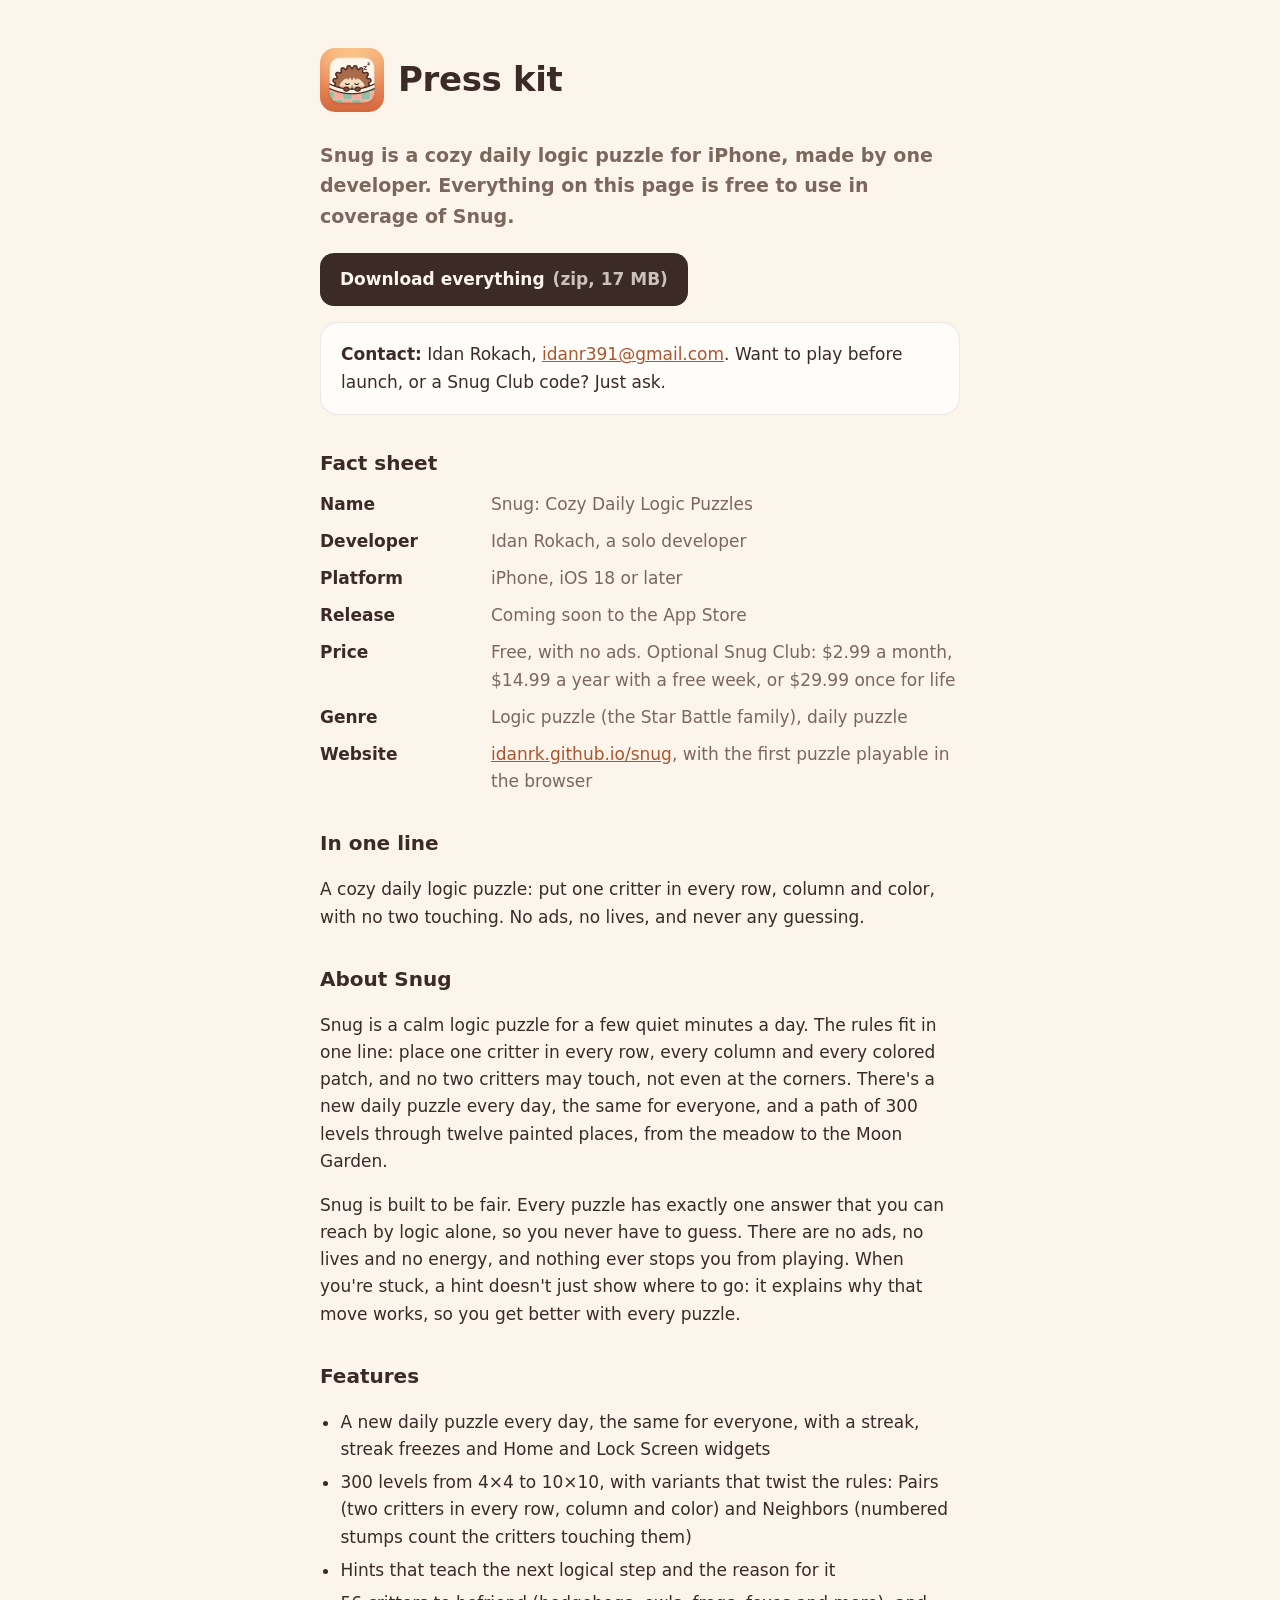
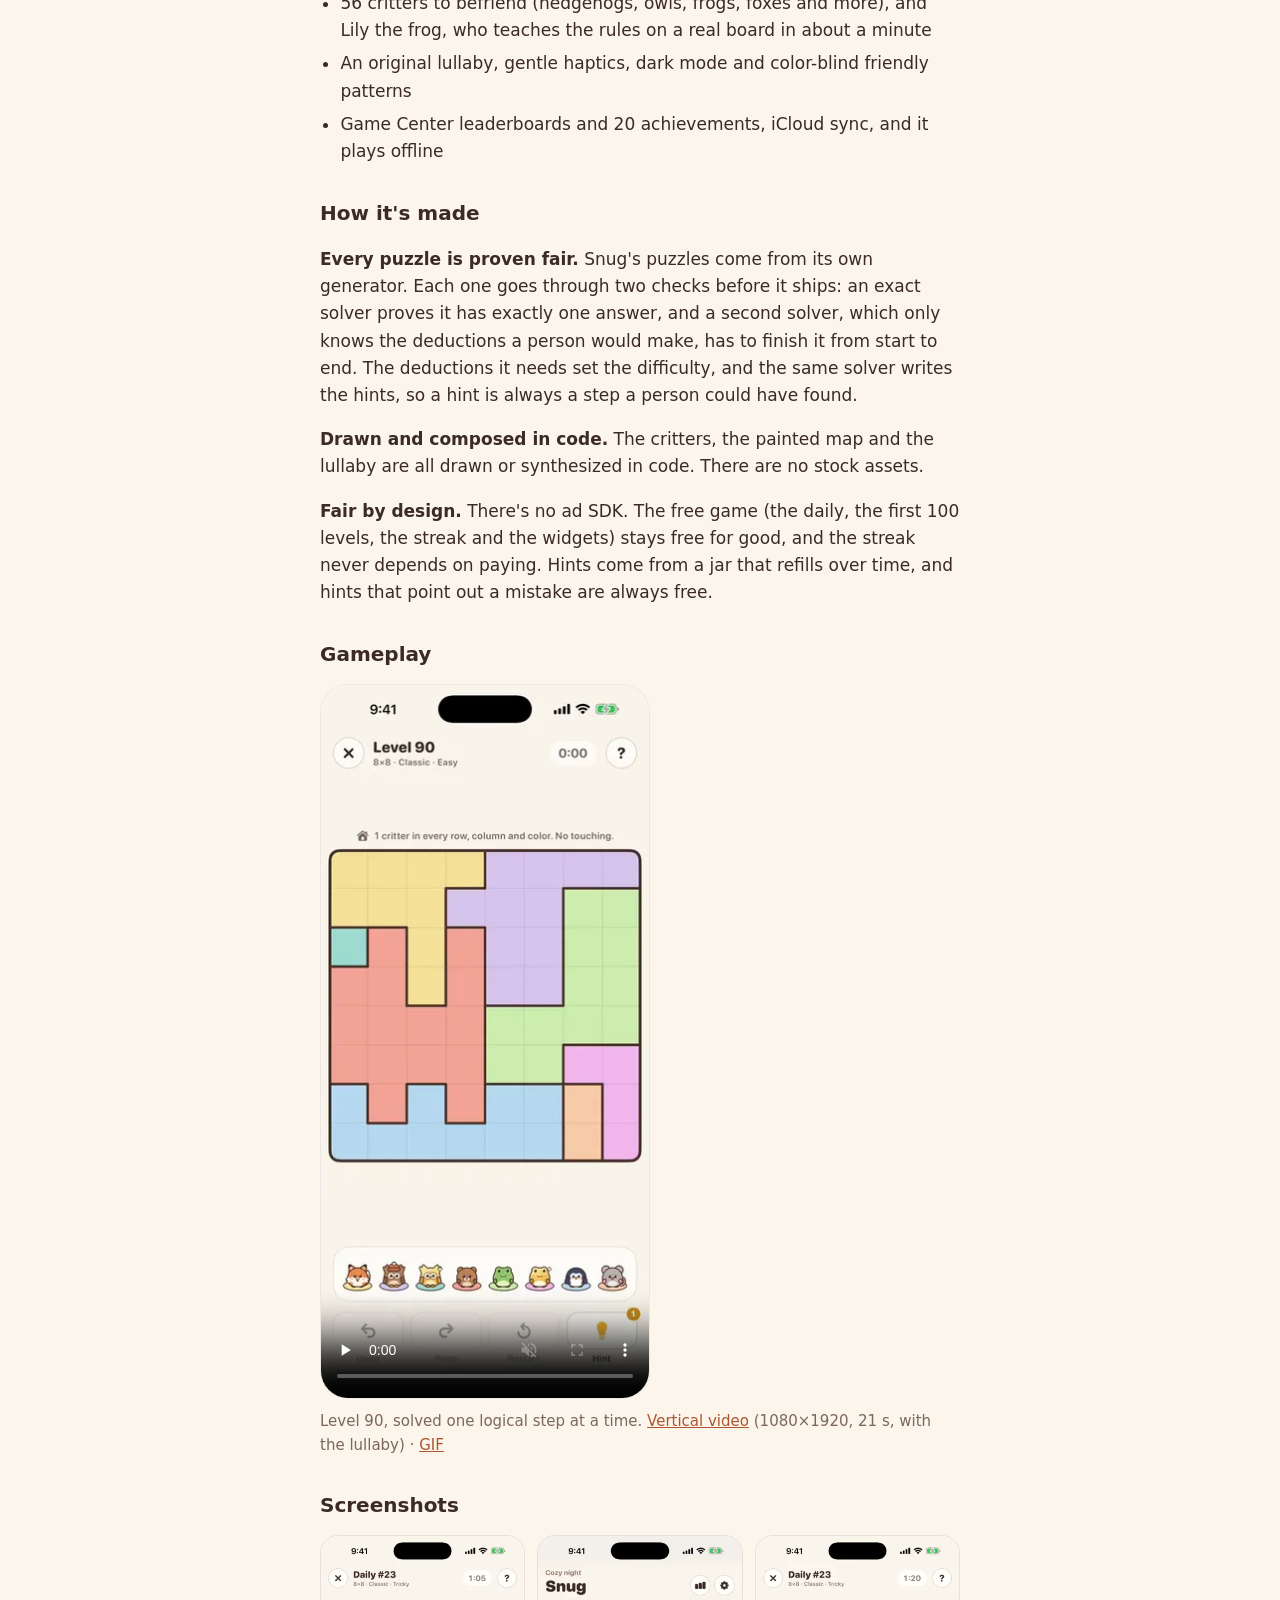
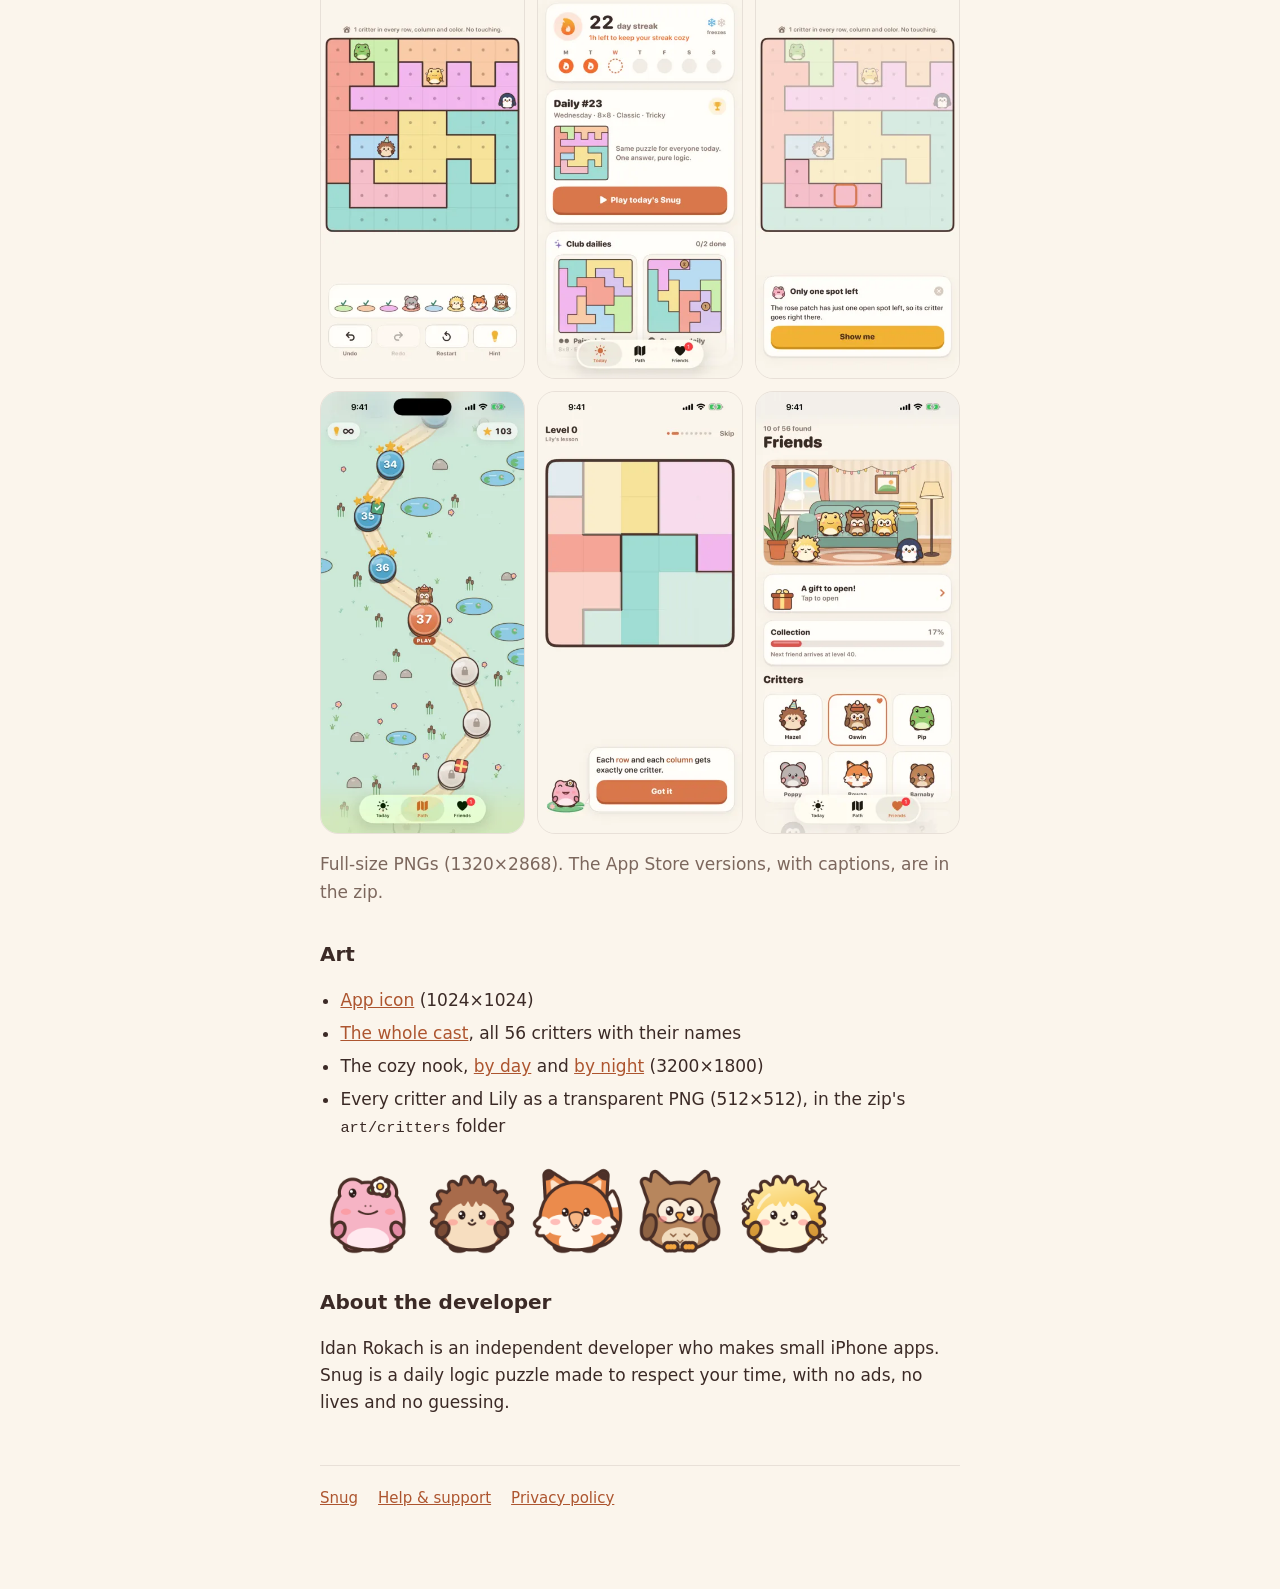
==== press.html @ 70274fdb "Pre-launch: coming-soon store labels, share the first puzzle, press kit Co-Authored-By: Claude Opus " ====
<!doctype html><html lang="en"><head><meta charset="utf-8"><meta name="viewport" content="width=device-width,initial-scale=1">
<title>Press kit: Snug</title>
<meta name="description" content="Press kit for Snug, a cozy daily logic puzzle for iPhone: fact sheet, description, gameplay video, screenshots, the app icon and critter art.">
<meta name="color-scheme" content="light dark">
<meta property="og:title" content="Snug press kit">
<meta property="og:description" content="Fact sheet, gameplay video, screenshots and critter art for Snug, a cozy daily logic puzzle for iPhone.">
<meta property="og:image" content="https://idanrk.github.io/snug/og.png">
<link rel="icon" href="favicon.png" type="image/png"><link rel="apple-touch-icon" href="apple-touch-icon.png">
<link rel="stylesheet" href="style.css"></head><body class="press"><main>
<header><a class="home-link" href="./"><img src="icon.png" alt="Snug home"></a><h1>Press kit</h1></header>

<p class="lede-plain">Snug is a cozy daily logic puzzle for iPhone, made by one developer. Everything on this page is free to use in coverage of Snug.</p>
<p class="actions"><a class="btn" href="press/snug-press-kit.zip" download>Download everything <span>(zip, 17 MB)</span></a></p>

<div class="card">
  <strong>Contact:</strong> Idan Rokach, <a href="mailto:idanr391@gmail.com?subject=Snug%20press">idanr391@gmail.com</a>.
  Want to play before launch, or a Snug Club code? Just ask.
</div>

<h2>Fact sheet</h2>
<dl class="facts">
  <dt>Name</dt><dd>Snug: Cozy Daily Logic Puzzles</dd>
  <dt>Developer</dt><dd>Idan Rokach, a solo developer</dd>
  <dt>Platform</dt><dd>iPhone, iOS 18 or later</dd>
  <dt>Release</dt><dd>Coming soon to the App Store</dd>
  <dt>Price</dt><dd>Free, with no ads. Optional Snug Club: $2.99 a month, $14.99 a year with a free week, or $29.99 once for life</dd>
  <dt>Genre</dt><dd>Logic puzzle (the Star Battle family), daily puzzle</dd>
  <dt>Website</dt><dd><a href="https://idanrk.github.io/snug/">idanrk.github.io/snug</a>, with the first puzzle playable in the browser</dd>
</dl>

<h2>In one line</h2>
<p>A cozy daily logic puzzle: put one critter in every row, column and color, with no two touching. No ads, no lives, and never any guessing.</p>

<h2>About Snug</h2>
<p>Snug is a calm logic puzzle for a few quiet minutes a day. The rules fit in one line: place one critter in every row, every column and every colored patch, and no two critters may touch, not even at the corners. There's a new daily puzzle every day, the same for everyone, and a path of 300 levels through twelve painted places, from the meadow to the Moon Garden.</p>
<p>Snug is built to be fair. Every puzzle has exactly one answer that you can reach by logic alone, so you never have to guess. There are no ads, no lives and no energy, and nothing ever stops you from playing. When you're stuck, a hint doesn't just show where to go: it explains why that move works, so you get better with every puzzle.</p>

<h2>Features</h2>
<ul class="list">
  <li>A new daily puzzle every day, the same for everyone, with a streak, streak freezes and Home and Lock Screen widgets</li>
  <li>300 levels from 4×4 to 10×10, with variants that twist the rules: Pairs (two critters in every row, column and color) and Neighbors (numbered stumps count the critters touching them)</li>
  <li>Hints that teach the next logical step and the reason for it</li>
  <li>56 critters to befriend (hedgehogs, owls, frogs, foxes and more), and Lily the frog, who teaches the rules on a real board in about a minute</li>
  <li>An original lullaby, gentle haptics, dark mode and color-blind friendly patterns</li>
  <li>Game Center leaderboards and 20 achievements, iCloud sync, and it plays offline</li>
</ul>

<h2>How it's made</h2>
<p><strong>Every puzzle is proven fair.</strong> Snug's puzzles come from its own generator. Each one goes through two checks before it ships: an exact solver proves it has exactly one answer, and a second solver, which only knows the deductions a person would make, has to finish it from start to end. The deductions it needs set the difficulty, and the same solver writes the hints, so a hint is always a step a person could have found.</p>
<p><strong>Drawn and composed in code.</strong> The critters, the painted map and the lullaby are all drawn or synthesized in code. There are no stock assets.</p>
<p><strong>Fair by design.</strong> There's no ad SDK. The free game (the daily, the first 100 levels, the streak and the widgets) stays free for good, and the streak never depends on paying. Hints come from a jar that refills over time, and hints that point out a mistake are always free.</p>

<h2>Gameplay</h2>
<figure class="clip">
  <video src="press/thumbs/gameplay.mp4" poster="press/thumbs/gameplay.webp" muted loop playsinline controls preload="none" width="330" height="717"></video>
  <figcaption class="soft">Level 90, solved one logical step at a time. <a href="press/snug-gameplay.mp4" download>Vertical video</a> (1080×1920, 21 s, with the lullaby) · <a href="press/snug-gameplay.gif" download>GIF</a></figcaption>
</figure>

<h2>Screenshots</h2>
<div class="shots">
  <a href="press/screenshots/snug-board.png"><img src="press/thumbs/board.webp" width="360" height="782" loading="lazy" alt="A puzzle in progress"></a>
  <a href="press/screenshots/snug-today.png"><img src="press/thumbs/today.webp" width="360" height="782" loading="lazy" alt="The Today screen with the daily puzzle and streak"></a>
  <a href="press/screenshots/snug-hint.png"><img src="press/thumbs/hint.webp" width="360" height="782" loading="lazy" alt="A hint explaining the next step"></a>
  <a href="press/screenshots/snug-path.png"><img src="press/thumbs/path.webp" width="360" height="782" loading="lazy" alt="The painted level map"></a>
  <a href="press/screenshots/snug-lesson.png"><img src="press/thumbs/lesson.webp" width="360" height="782" loading="lazy" alt="Lily's lesson"></a>
  <a href="press/screenshots/snug-friends.png"><img src="press/thumbs/friends.webp" width="360" height="782" loading="lazy" alt="Critter friends"></a>
</div>
<p class="soft">Full-size PNGs (1320×2868). The App Store versions, with captions, are in the zip.</p>

<h2>Art</h2>
<ul class="list">
  <li><a href="press/art/snug-icon-1024.png">App icon</a> (1024×1024)</li>
  <li><a href="press/art/snug-critters.png">The whole cast</a>, all 56 critters with their names</li>
  <li>The cozy nook, <a href="press/art/snug-nook.png">by day</a> and <a href="press/art/snug-nook-night.png">by night</a> (3200×1800)</li>
  <li>Every critter and Lily as a transparent PNG (512×512), in the zip's <code>art/critters</code> folder</li>
</ul>
<div class="cutouts">
  <img src="press/art/critters/lily.png" width="512" height="512" loading="lazy" alt="Lily the frog">
  <img src="press/art/critters/hazel.png" width="512" height="512" loading="lazy" alt="Hazel the hedgehog">
  <img src="press/art/critters/rowan.png" width="512" height="512" loading="lazy" alt="Rowan the fox">
  <img src="press/art/critters/oswin.png" width="512" height="512" loading="lazy" alt="Oswin the owl">
  <img src="press/art/critters/marigold.png" width="512" height="512" loading="lazy" alt="Marigold, a starlight hedgehog">
</div>

<h2>About the developer</h2>
<p>Idan Rokach is an independent developer who makes small iPhone apps. Snug is a daily logic puzzle made to respect your time, with no ads, no lives and no guessing.</p>

<nav><a href="index.html">Snug</a><a href="support.html">Help &amp; support</a><a href="privacy.html">Privacy policy</a></nav>
</main></body></html>
---- style.css ----
/* Snug website. Tokens mirror the app's Palette (Shared/Palette.swift) and the Cozy board theme. */
:root {
  --paper: #FBF5EC; --card: #FFFDF9; --ink: #3B2A26; --soft: #7C675D; --faint: #E8DDD2;
  --outline: #4A342D; --accent: #D9774B; --link: #AD552F; --line: rgb(59 42 38 / .1);
  --shadow: 74 52 45;
  --soft-strong: #67544B; --tile-daily: #F7E39B; --tile-path: #DDEFD8;
  --sky: #B9DBF3; --butter: #F7E39B; --orchid: #F2B8EE; --coral: #F4A596; --teal: #9FDCD3; --peach: #F9CBA7; --berry: #D9544F;
  --ease-out: cubic-bezier(.23, 1, .32, 1);
  --ease-pop: cubic-bezier(.34, 1.5, .64, 1);
  color-scheme: light dark;
}
@media (prefers-color-scheme: dark) {
  :root {
    --paper: #1C1719; --card: #2A2326; --ink: #F6EBE2; --soft: #B9A89D; --faint: #3D3337;
    --outline: #0F0B0C; --accent: #E5835A; --link: #E5835A; --line: rgb(255 255 255 / .1);
    --shadow: 0 0 0;
    --soft-strong: #C9B9AE; --tile-daily: #3A3322; --tile-path: #243129;
    --sky: #3F6788; --butter: #8A7A3C; --orchid: #7E4A7C; --coral: #94503F; --teal: #2F7870; --peach: #8C5C48; --berry: #F07C74;
  }
}

* { box-sizing: border-box; }
html { -webkit-text-size-adjust: 100%; }
body {
  margin: 0; background: var(--paper); color: var(--ink);
  font: 17px/1.6 ui-rounded, "SF Pro Rounded", -apple-system, system-ui, "Segoe UI", sans-serif;
  -webkit-font-smoothing: antialiased; -webkit-tap-highlight-color: transparent;
}
a { color: var(--link); }
img { max-width: 100%; }

/* Help, privacy: a simple reading column. */
main { max-width: 680px; margin: 0 auto; padding: 48px 20px 80px; }
header { display: flex; align-items: center; gap: 14px; margin-bottom: 28px; }
header img { width: 64px; height: 64px; border-radius: 15px; }
h1 { font-size: 34px; line-height: 1.15; margin: 0; letter-spacing: -.01em; }
h2 { font-size: 20px; margin: 32px 0 6px; }
.soft { color: var(--soft); }
.card { background: var(--card); border: 1px solid var(--line); border-radius: 18px; padding: 18px 20px; margin: 16px 0; }
nav { margin-top: 48px; padding-top: 20px; border-top: 1px solid var(--line); display: flex; gap: 20px; flex-wrap: wrap; font-size: 15px; }
header a.home-link { display: contents; color: inherit; }

/* Press kit: the reading column, plus a fact sheet, downloads and media grids. */
.press .lede-plain { font-size: 19px; color: var(--soft); font-weight: 600; margin: 0; }
.press .actions { margin: 22px 0 8px; }
.btn {
  display: inline-flex; align-items: center; gap: 8px; padding: 13px 20px; border-radius: 14px; background: var(--ink); color: var(--paper);
  font-weight: 800; text-decoration: none; transition: transform 160ms var(--ease-out);
}
.btn span { font-weight: 600; opacity: .75; }
.btn:active { transform: scale(.97); }
.btn:focus-visible { outline: 3px solid var(--accent); outline-offset: 3px; }
.facts { display: grid; grid-template-columns: 9em 1fr; gap: 10px 18px; margin: 12px 0 0; }
.facts dt { font-weight: 800; }
.facts dd { margin: 0; color: var(--soft); }
.list { padding-left: 1.2em; }
.list li { margin: 6px 0; }
.clip { margin: 14px 0 0; }
.clip video { display: block; width: min(330px, 100%); height: auto; border-radius: 28px; background: var(--card); border: 1px solid var(--line); }
.clip figcaption { margin-top: 10px; font-size: 15px; }
.shots { display: grid; grid-template-columns: repeat(3, 1fr); gap: 12px; margin-top: 14px; }
.shots a { display: block; border-radius: 18px; overflow: hidden; border: 1px solid var(--line); }
.shots img { display: block; width: 100%; height: auto; }
.cutouts { display: flex; flex-wrap: wrap; gap: 8px; margin-top: 10px; }
.cutouts img { width: 96px; height: 96px; }
.press code { font-size: .9em; }
@media (max-width: 520px) { .facts { grid-template-columns: 1fr; gap: 2px; } .facts dd { margin-bottom: 10px; } .shots { grid-template-columns: repeat(2, 1fr); } }

/* ------------------------------------------------------------------ */
/* Home                                                                */
/* ------------------------------------------------------------------ */
.home { overflow-x: hidden; }
.home main { max-width: none; padding: 0; overflow-x: clip; }
.wrap { max-width: 1120px; margin: 0 auto; padding-inline: max(20px, env(safe-area-inset-left)) max(20px, env(safe-area-inset-right)); }
.visually-hidden { position: absolute; width: 1px; height: 1px; overflow: hidden; clip-path: inset(50%); white-space: nowrap; }

.bar { display: flex; align-items: center; justify-content: space-between; height: 68px; margin: 0 auto; }
.brand { display: inline-flex; align-items: center; gap: 10px; color: var(--ink); text-decoration: none; font-weight: 800; font-size: 22px; letter-spacing: -.01em; }
.brand img { width: 36px; height: 36px; border-radius: 9px; }
.bar-link { color: var(--soft); text-decoration: none; font-weight: 700; font-size: 16px; padding: 8px 2px; }
.bar-link:hover { color: var(--ink); }

.store { display: inline-block; line-height: 0; border-radius: 12px; transition: transform 160ms var(--ease-out); }
.store img { height: 54px; width: auto; }
.store:active { transform: scale(.97); }
.store:focus-visible { outline: 3px solid var(--accent); outline-offset: 3px; }
/* Before launch the badge's spot is a status, not a button (store.js swaps in the badge once the app is live). */
.soon {
  display: inline-flex; align-items: center; gap: 10px; height: 54px; margin: 0; padding: 0 20px;
  border: 2px dashed var(--faint); border-radius: 14px; font-weight: 800; font-size: 16px; color: var(--ink); white-space: nowrap;
}
.soon::before { content: ""; width: 9px; height: 9px; border-radius: 50%; background: var(--accent); box-shadow: 0 0 0 4px rgb(217 119 75 / .2); }
.cta { display: flex; align-items: center; gap: 14px 22px; flex-wrap: wrap; }
.play {
  display: inline-flex; align-items: center; height: 54px; padding: 0 22px; border-radius: 14px; background: var(--ink); color: var(--paper);
  font-weight: 800; font-size: 16px; text-decoration: none; transition: transform 160ms var(--ease-out);
}
.play::after { content: "↓"; margin-left: 8px; }
.play:active { transform: scale(.97); }
.play:focus-visible { outline: 3px solid var(--accent); outline-offset: 3px; }
.try { scroll-margin-top: 24px; }
html { scroll-behavior: smooth; }
@media (prefers-reduced-motion: reduce) { html { scroll-behavior: auto; } }

/* Hero */
.hero { display: grid; grid-template-columns: minmax(0, 1.25fr) minmax(0, .75fr); align-items: center; gap: 40px; padding-block: 24px 88px; }
.hero h1 { font-size: clamp(2.6rem, 1.5rem + 3.2vw, 3.75rem); line-height: 1.04; letter-spacing: -.028em; font-weight: 800; text-wrap: balance; max-width: 15ch; margin: 0; }
.lede { font-size: clamp(1.1rem, 1rem + .4vw, 1.3rem); line-height: 1.5; color: var(--soft); font-weight: 600; margin: 22px 0 30px; max-width: 34ch; text-wrap: pretty; }
.hero-art { position: relative; justify-self: center; width: min(330px, 78vw); }
.hero-art::before { /* a color patch behind the phone, like a region of the board */
  content: ""; position: absolute; inset: 8% -16% 10% -14%; border-radius: 44px; background: var(--peach); opacity: .55; transform: rotate(-5deg);
}
.hero-art::after {
  content: ""; position: absolute; inset: 40% -24% -2% 34%; border-radius: 40px; background: var(--teal); opacity: .45; transform: rotate(7deg); z-index: -1;
}
.hero-art { isolation: isolate; }
.phone {
  position: relative; border-radius: 50px; padding: 9px; background: #211A1B;
  box-shadow: 0 1px 0 rgb(255 255 255 / .08) inset, 0 40px 70px -30px rgb(var(--shadow) / .45), 0 12px 24px -12px rgb(var(--shadow) / .3);
}
.phone img { display: block; width: 100%; height: auto; border-radius: 41px; }
.lily { position: absolute; width: 124px; height: auto; left: -100px; bottom: -14px; transform-origin: 50% 100%; }

/* Try it */
.try { display: grid; grid-template-columns: auto minmax(0, 1fr); align-items: center; gap: clamp(32px, 6vw, 88px); padding-block: 40px 104px; }
.try h2, .features h2, .promise h2 { margin: 0; font-weight: 800; letter-spacing: -.022em; line-height: 1.08; text-wrap: balance; }
.try h2 { font-size: clamp(2rem, 1.4rem + 2vw, 2.9rem); }
.try-copy p { font-size: 1.125rem; color: var(--soft); font-weight: 600; max-width: 38ch; margin: 16px 0 0; text-wrap: pretty; }
.try-copy .status { color: var(--ink); font-weight: 800; font-size: 1.2rem; margin-top: 28px; min-height: 1.6em; }
.status.bad { color: var(--berry); }
.after { display: flex; align-items: center; gap: 20px; margin-top: 18px; flex-wrap: wrap; }
.after[hidden] { display: none; }
.again {
  font: inherit; font-weight: 800; font-size: 16px; color: var(--ink); background: var(--card); border: 1.5px solid var(--faint);
  border-radius: 14px; padding: 12px 20px; cursor: pointer; transition: transform 160ms var(--ease-out);
}
.again:active { transform: scale(.97); }
.again:focus-visible { outline: 3px solid var(--accent); outline-offset: 2px; }

.board {
  --cell: clamp(54px, 15.5vw, 70px);
  display: grid; grid-template-columns: repeat(5, var(--cell)); grid-auto-rows: var(--cell);
  border: 3px solid var(--outline); border-radius: 20px; overflow: hidden; background: var(--outline);
  box-shadow: 0 30px 50px -30px rgb(var(--shadow) / .45);
}
.cell {
  position: relative; display: grid; place-items: center; padding: 0; margin: 0; border: 0; font: inherit; cursor: pointer; touch-action: manipulation;
  background: var(--c); border-right: 1px solid rgb(var(--shadow) / .12); border-bottom: 1px solid rgb(var(--shadow) / .12);
}
.cell.edge-r { border-right: 3px solid var(--outline); }
.cell.edge-b { border-bottom: 3px solid var(--outline); }
.cell.last-c { border-right: 0; }
.cell.last-r { border-bottom: 0; }
.cell::before { content: ""; position: absolute; inset: 0; background: rgb(var(--shadow) / .08); opacity: 0; transition: opacity 90ms ease; }
.cell:active::before { opacity: 1; transition: none; }
@media (hover: hover) and (pointer: fine) { .cell:hover::before { opacity: .6; } }
.cell:focus-visible { outline: 3px solid var(--ink); outline-offset: -5px; border-radius: 8px; z-index: 1; }
.cell::after { /* the app's helper dot: this square is ruled out */
  content: ""; width: 7px; height: 7px; border-radius: 50%; background: rgb(var(--shadow) / .32); opacity: 0; transform: scale(.5);
  transition: opacity 160ms ease, transform 160ms var(--ease-out);
}
@media (prefers-color-scheme: dark) { .cell::after { background: rgb(255 255 255 / .28); } }
.cell.dot::after { opacity: 1; transform: none; }
.cell img { position: absolute; width: 78%; height: 78%; object-fit: contain; pointer-events: none; }
.cell.bad { box-shadow: inset 0 0 0 3px var(--berry); }

.tray { display: grid; grid-template-columns: repeat(5, 1fr); margin-top: 16px; padding: 10px 8px 12px; border-radius: 20px; background: var(--card); border: 1px solid var(--line); }
.pad { position: relative; display: grid; justify-items: center; height: 56px; }
.pad::after { content: ""; position: absolute; bottom: 4px; width: 44px; height: 14px; border-radius: 50%; background: var(--c); }
.pad img { position: relative; z-index: 1; width: 42px; height: 42px; object-fit: contain; transition: opacity 160ms ease, transform 200ms var(--ease-out); }
.pad.done img { opacity: 0; transform: translateY(-6px) scale(.9); }
.pad .check { position: absolute; z-index: 1; bottom: 10px; width: 9px; height: 16px; border: solid var(--ink); border-width: 0 3.5px 3.5px 0; border-radius: 1px; transform: rotate(45deg) scale(.6); opacity: 0; transition: opacity 160ms ease, transform 220ms var(--ease-pop); }
.pad.done .check { opacity: 1; transform: rotate(45deg) scale(1); }

/* Features */
.features { padding-block: 16px 104px; }
.grid { display: grid; grid-template-columns: repeat(6, minmax(0, 1fr)); gap: 16px; }
.tile { position: relative; overflow: hidden; display: flex; flex-direction: column; background: var(--card); border: 1px solid var(--line); border-radius: 30px; min-height: 420px; }
.tile-copy { padding: 30px 30px 0; }
.tile h3 { margin: 0; font-size: 1.45rem; line-height: 1.15; font-weight: 800; letter-spacing: -.015em; text-wrap: balance; }
.tile p { margin: 8px 0 0; color: var(--soft); font-weight: 600; max-width: 32ch; text-wrap: pretty; }
.tile-art { margin-top: auto; padding: 24px 24px 0; }
.tile-art img { display: block; width: 100%; height: auto; }

.t-daily { grid-column: span 4; flex-direction: row; background: var(--tile-daily); border-color: transparent; }
.t-daily p, .t-path p { color: var(--soft-strong); }
.t-daily .tile-copy { flex: 1 1 0; align-self: center; padding: 36px; }
.t-daily .tile-art { flex: 1 1 0; margin: 0; padding: 36px 32px 0 0; align-self: flex-end; }
.t-daily .tile-art img { border-radius: 26px 26px 0 0; box-shadow: 0 20px 40px -24px rgb(var(--shadow) / .4); }
.t-path { grid-column: span 2; grid-row: span 2; background: var(--tile-path); border-color: transparent; }
.t-path .tile-art { position: relative; flex: 1; padding: 0; margin-top: 20px; min-height: 360px; }
.t-path .tile-art img { position: absolute; inset: 0; height: 100%; object-fit: cover; object-position: 50% 30%; }
.t-hints { grid-column: span 2; }
.t-hints .tile-art { padding: 22px 22px 22px; }
.t-hints .board-slice { border-radius: 16px 16px 0 0; }
.t-hints .hint-card { margin-top: -10px; border-radius: 22px; box-shadow: 0 14px 30px -16px rgb(var(--shadow) / .45); }
.t-friends { grid-column: span 2; }
.t-friends .tile-art { position: relative; flex: 1; min-height: 230px; margin: 22px; padding: 0; border-radius: 20px; overflow: hidden; }
.t-friends .tile-art img { position: absolute; inset: 0; width: 100%; height: 100%; object-fit: cover; object-position: 50% 70%; }

/* Promise */
.promise { text-align: center; padding-block: 24px 112px; }
.promise h2 { font-size: clamp(2.2rem, 1.2rem + 3.6vw, 3.9rem); }
.plans { display: grid; grid-template-columns: 1fr 1fr; gap: 20px 48px; max-width: 760px; margin: 36px auto 40px; text-align: left; }
.plans h3 { margin: 0; font-size: 1.15rem; font-weight: 800; padding-top: 16px; border-top: 3px solid var(--ink); }
.plans .club h3 { border-top-color: var(--accent); }
.plans p { margin: 8px 0 0; color: var(--soft); font-weight: 600; }

.foot { display: flex; align-items: center; justify-content: space-between; gap: 20px; flex-wrap: wrap; padding-block: 28px calc(40px + env(safe-area-inset-bottom)); border-top: 1px solid var(--line); }
.foot nav { margin: 0; padding: 0; border: 0; }
.foot nav a { color: var(--soft); text-decoration: none; font-weight: 700; }
.foot nav a:hover { color: var(--ink); }
.foot .brand { font-size: 18px; }
.foot .brand img { width: 28px; height: 28px; border-radius: 7px; }

/* Tablet */
@media (max-width: 1023px) {
  .grid { grid-template-columns: repeat(2, minmax(0, 1fr)); }
  .t-daily { grid-column: 1 / -1; }
  .t-path { grid-column: 1; grid-row: span 2; }
  .t-hints, .t-friends { grid-column: 2; }
}
/* Phone */
@media (max-width: 767px) {
  .hero { grid-template-columns: 1fr; gap: 56px; padding-block: 8px 72px; }
  .hero-art { width: min(270px, 72vw); }
  .lily { width: 96px; left: -62px; bottom: -18px; }
  .try { grid-template-columns: 1fr; padding-block: 16px 80px; }
  .try-board { justify-self: center; }
  .try-copy { order: -1; }
  .grid { grid-template-columns: 1fr; }
  .t-daily, .t-path, .t-hints, .t-friends { grid-column: auto; grid-row: auto; }
  .t-daily { flex-direction: column; }
  .t-daily .tile-copy { padding: 30px 30px 0; }
  .t-daily .tile-art { padding: 24px 24px 0; }
  .tile { min-height: 0; }
  .t-path .tile-art { min-height: 380px; }
  .plans { grid-template-columns: 1fr; }
  .foot { flex-direction: column; align-items: flex-start; }
}

/* Motion: an entrance for the hero, a reveal for sections, a pop for critters. */
@keyframes rise { from { opacity: 0; transform: translateY(14px); } }
@keyframes rise-art { from { opacity: 0; transform: translateY(24px) scale(.97); } }
@keyframes pop { from { opacity: 0; transform: scale(.55); } }
@keyframes shake { 20%, 60% { transform: translateX(-3px); } 40%, 80% { transform: translateX(3px); } }
@keyframes hop { 40% { transform: translateY(-9px) scale(1.04); } 70% { transform: translateY(1px) scale(.98, 1.02); } }
@keyframes breathe { to { transform: scale(1.035); } }
@keyframes fade { from { opacity: 0; } }

.cell img.in { animation: pop 280ms var(--ease-pop) both; }
.cell img.out { opacity: 0; transform: scale(.8); transition: opacity 120ms ease-out, transform 120ms ease-out; }
@media (prefers-reduced-motion: no-preference) {
  .hero-copy > * { animation: rise 640ms var(--ease-out) both; }
  .hero-copy > :nth-child(2) { animation-delay: 70ms; }
  .hero-copy > :nth-child(3) { animation-delay: 140ms; }
  .hero-art { animation: rise-art 820ms var(--ease-out) 120ms both; }
  .lily { animation: breathe 1.6s ease-in-out 1s infinite alternate; }
  .js .reveal { opacity: 0; transform: translateY(18px); transition: opacity 600ms var(--ease-out), transform 600ms var(--ease-out); transition-delay: var(--d, 0ms); }
  .js .reveal.in { opacity: 1; transform: none; }
  .cell.bad img { animation: shake 320ms ease-in-out; }
  .board.won img { animation: hop 460ms var(--ease-out) both; animation-delay: var(--d, 0ms); }
}
@media (prefers-reduced-motion: reduce) {
  .cell img.in { animation: fade 160ms ease both; }
  .cell img.out, .pad img, .pad .check, .cell::after { transition: opacity 120ms ease; transform: none !important; }
}
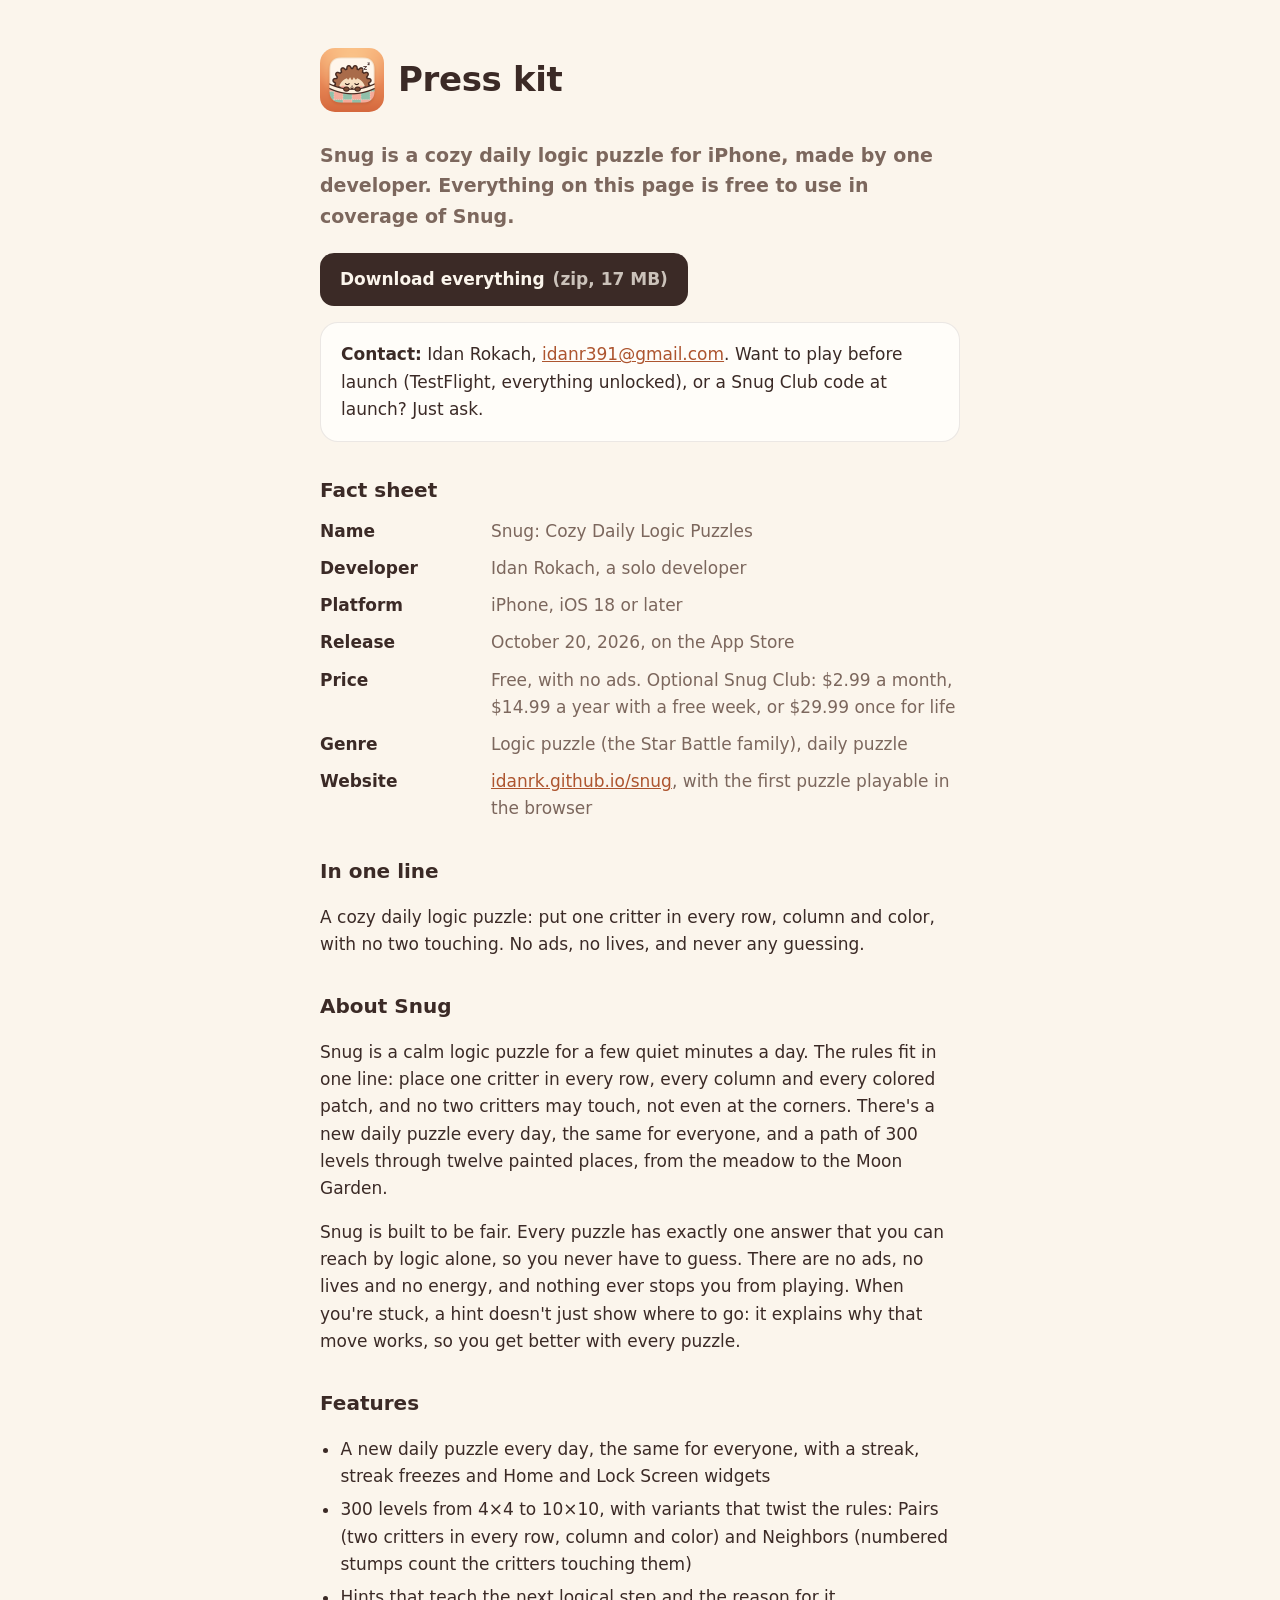
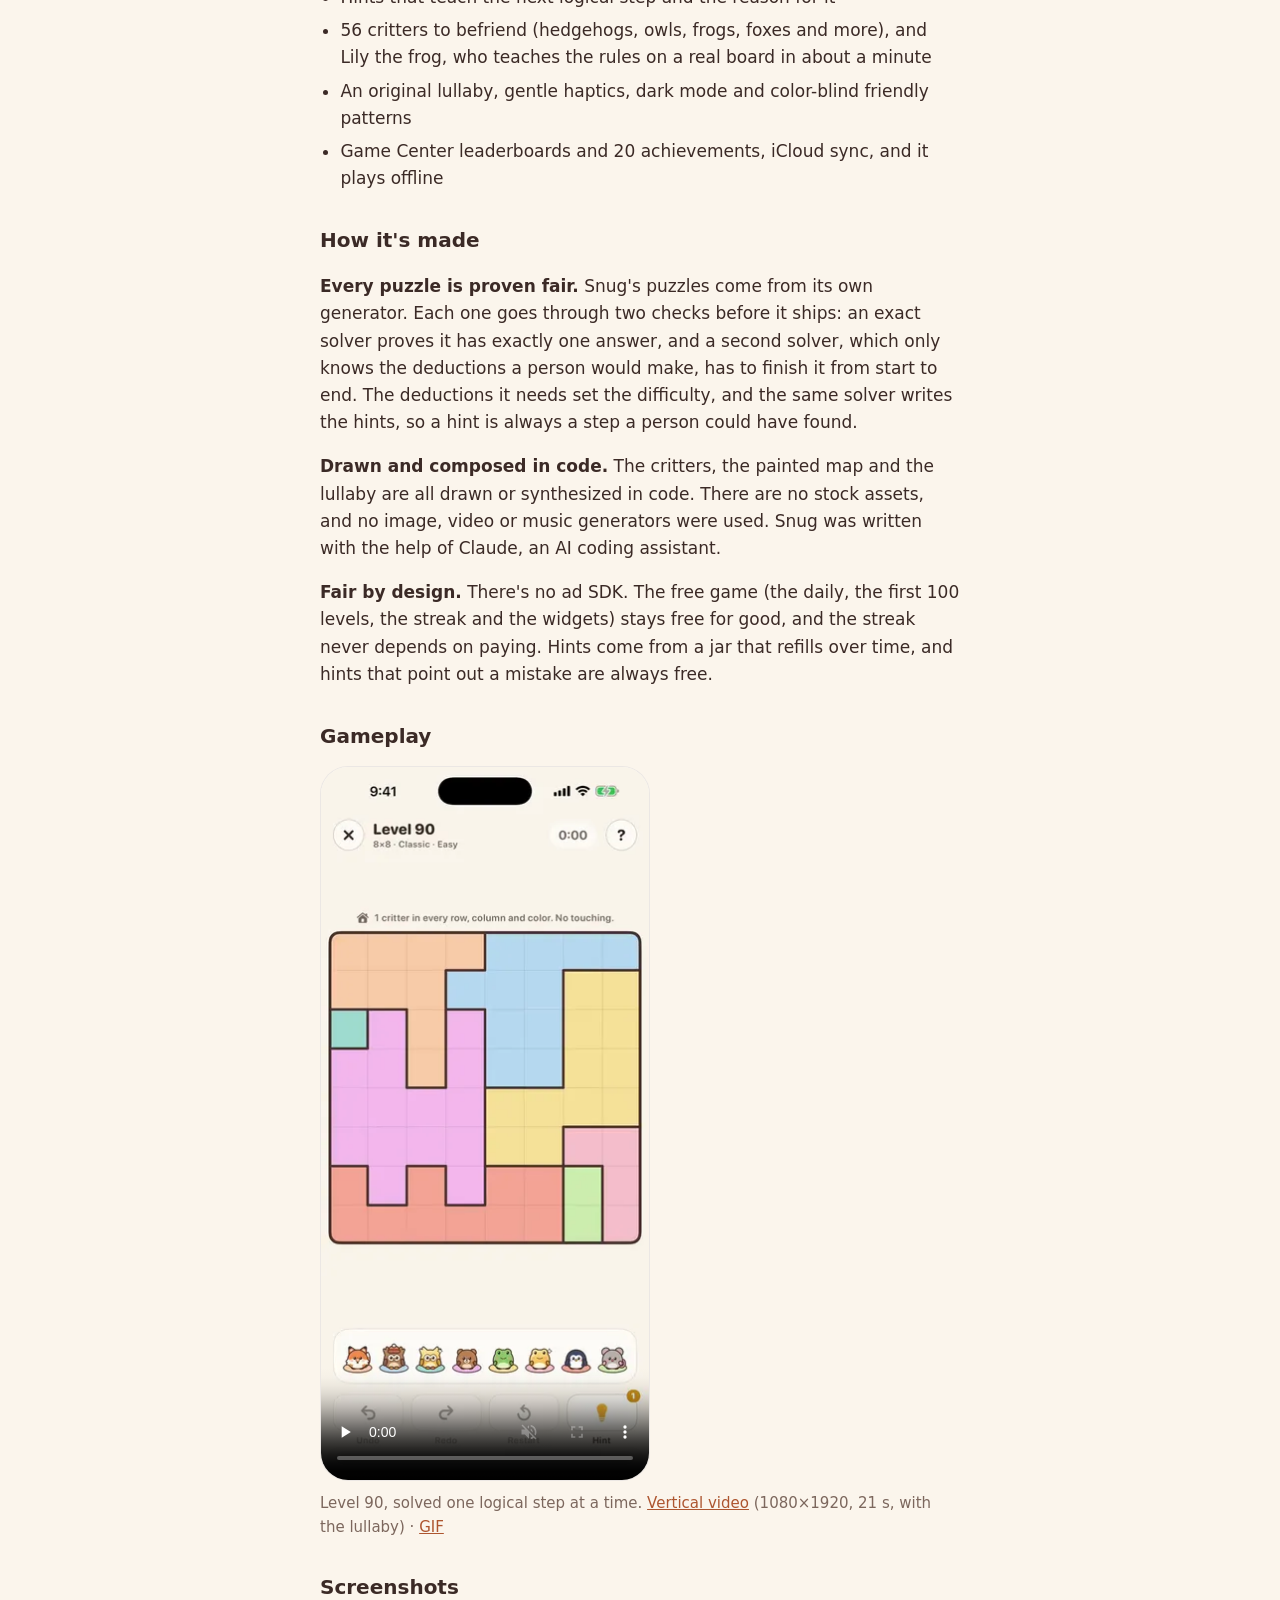
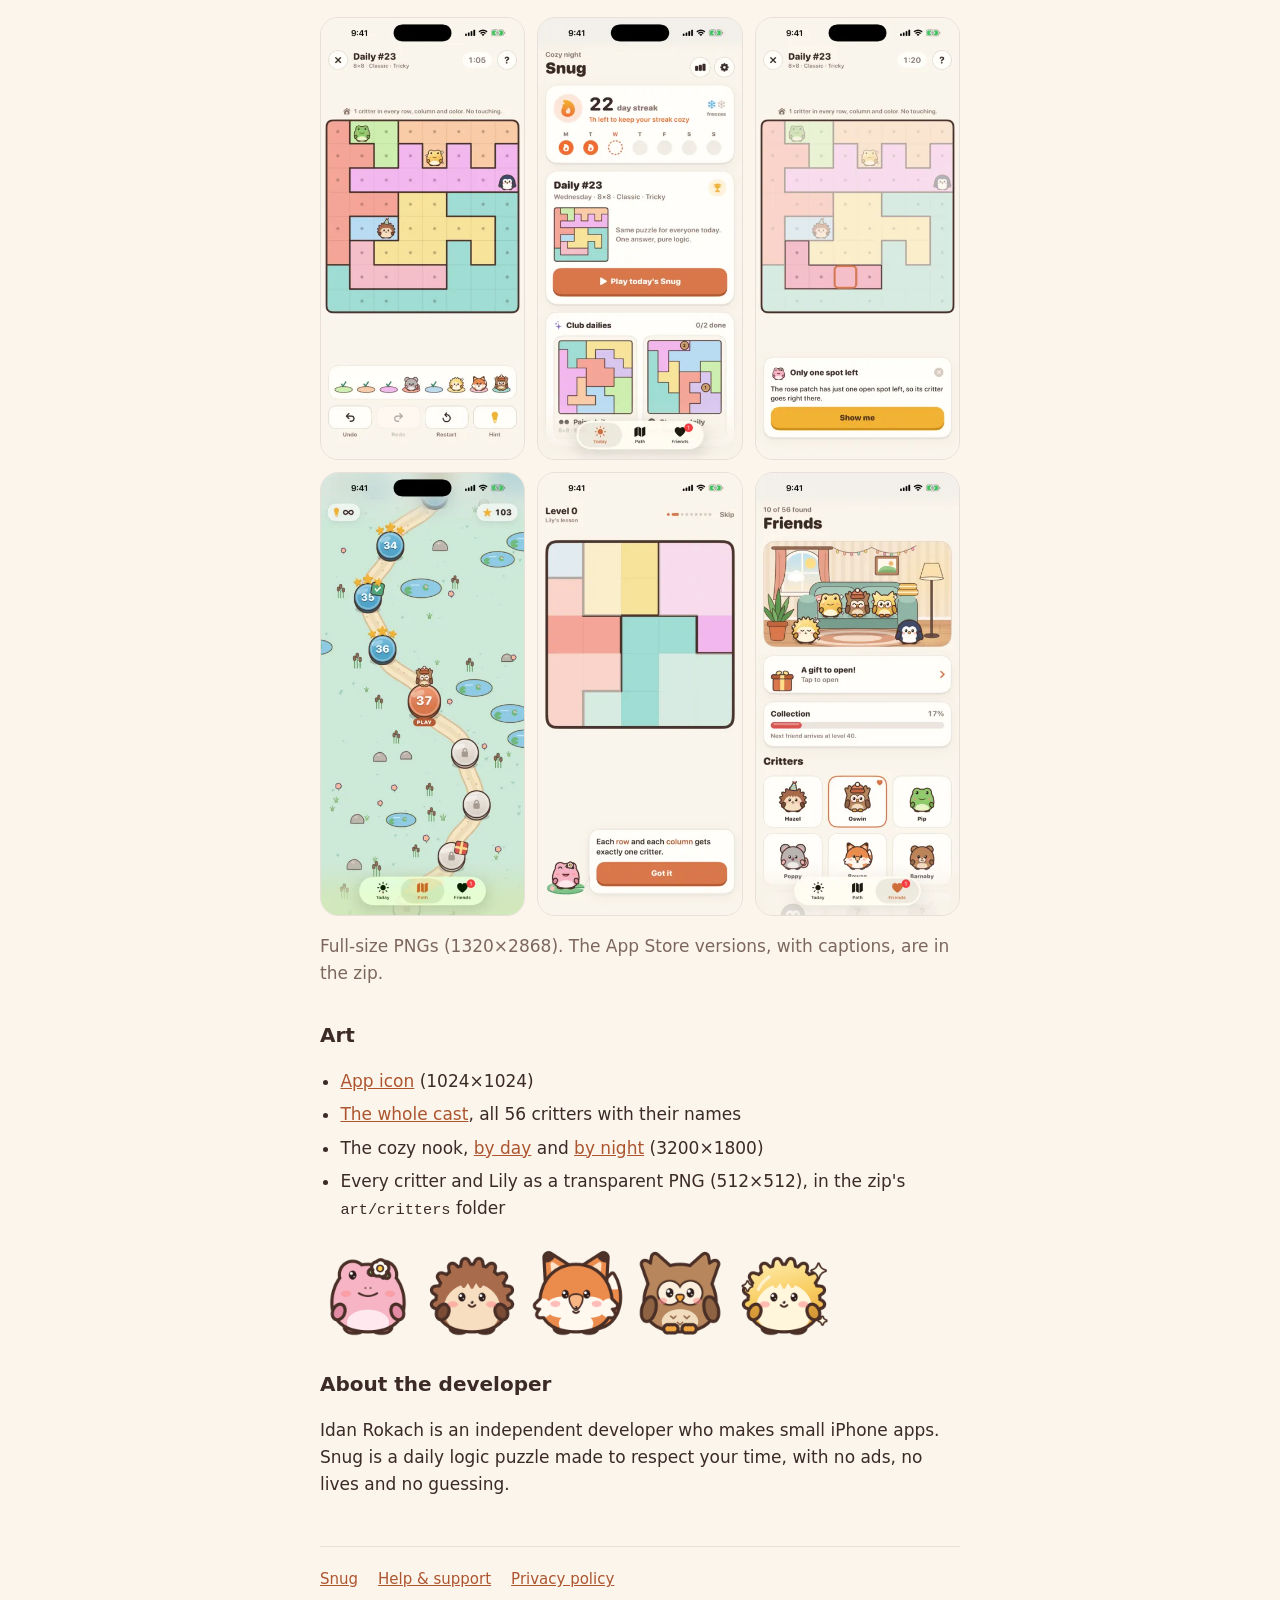
==== commit ec32ffe3: "Launch date: October 20; AI disclosure on the press page Co-Authored-By: Claude Opus 5.5 <noreply@an" ====
--- a/press.html
+++ b/press.html
@@ -14,7 +14,7 @@
 
 <div class="card">
   <strong>Contact:</strong> Idan Rokach, <a href="mailto:idanr391@gmail.com?subject=Snug%20press">idanr391@gmail.com</a>.
-  Want to play before launch, or a Snug Club code? Just ask.
+  Want to play before launch (TestFlight, everything unlocked), or a Snug Club code at launch? Just ask.
 </div>
 
 <h2>Fact sheet</h2>
@@ -22,7 +22,7 @@
   <dt>Name</dt><dd>Snug: Cozy Daily Logic Puzzles</dd>
   <dt>Developer</dt><dd>Idan Rokach, a solo developer</dd>
   <dt>Platform</dt><dd>iPhone, iOS 18 or later</dd>
-  <dt>Release</dt><dd>Coming soon to the App Store</dd>
+  <dt>Release</dt><dd>October 20, 2026, on the App Store</dd>
   <dt>Price</dt><dd>Free, with no ads. Optional Snug Club: $2.99 a month, $14.99 a year with a free week, or $29.99 once for life</dd>
   <dt>Genre</dt><dd>Logic puzzle (the Star Battle family), daily puzzle</dd>
   <dt>Website</dt><dd><a href="https://idanrk.github.io/snug/">idanrk.github.io/snug</a>, with the first puzzle playable in the browser</dd>
@@ -47,7 +47,7 @@
 
 <h2>How it's made</h2>
 <p><strong>Every puzzle is proven fair.</strong> Snug's puzzles come from its own generator. Each one goes through two checks before it ships: an exact solver proves it has exactly one answer, and a second solver, which only knows the deductions a person would make, has to finish it from start to end. The deductions it needs set the difficulty, and the same solver writes the hints, so a hint is always a step a person could have found.</p>
-<p><strong>Drawn and composed in code.</strong> The critters, the painted map and the lullaby are all drawn or synthesized in code. There are no stock assets.</p>
+<p><strong>Drawn and composed in code.</strong> The critters, the painted map and the lullaby are all drawn or synthesized in code. There are no stock assets, and no image, video or music generators were used. Snug was written with the help of Claude, an AI coding assistant.</p>
 <p><strong>Fair by design.</strong> There's no ad SDK. The free game (the daily, the first 100 levels, the streak and the widgets) stays free for good, and the streak never depends on paying. Hints come from a jar that refills over time, and hints that point out a mistake are always free.</p>
 
 <h2>Gameplay</h2>
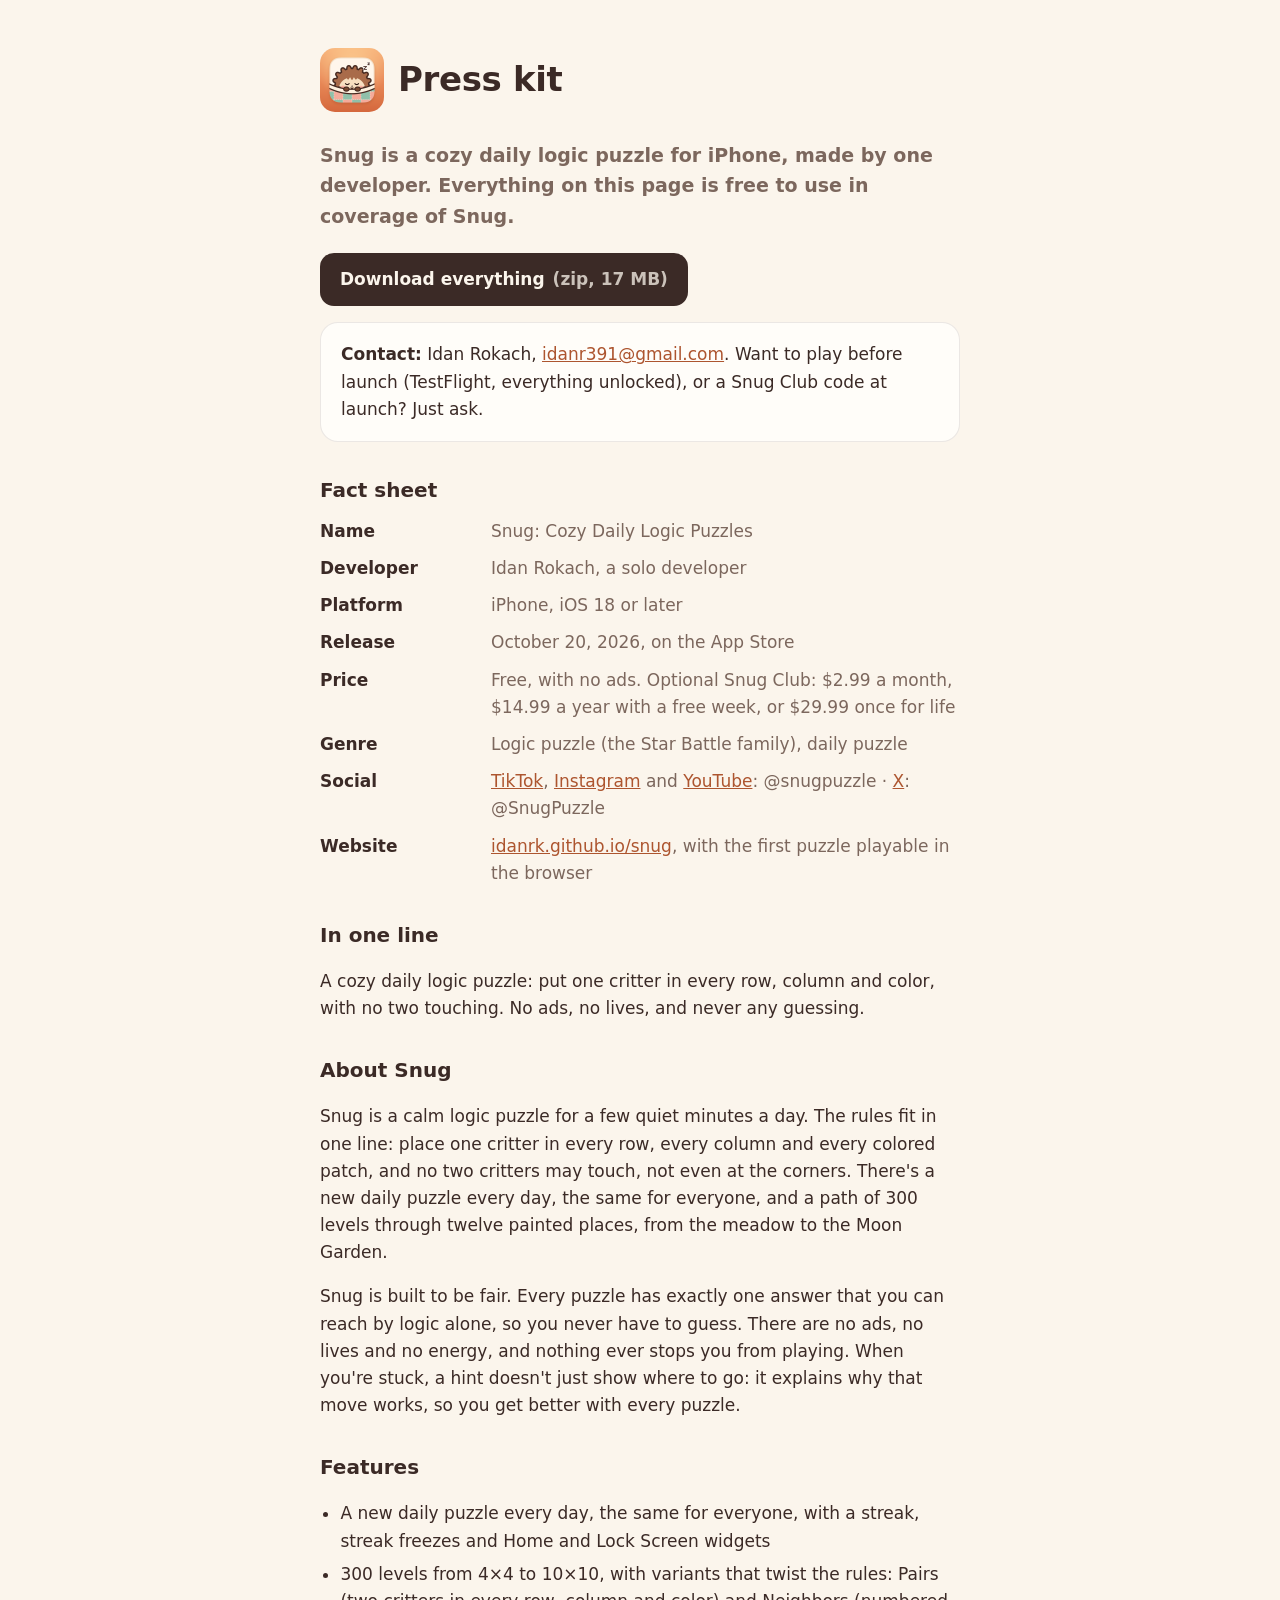
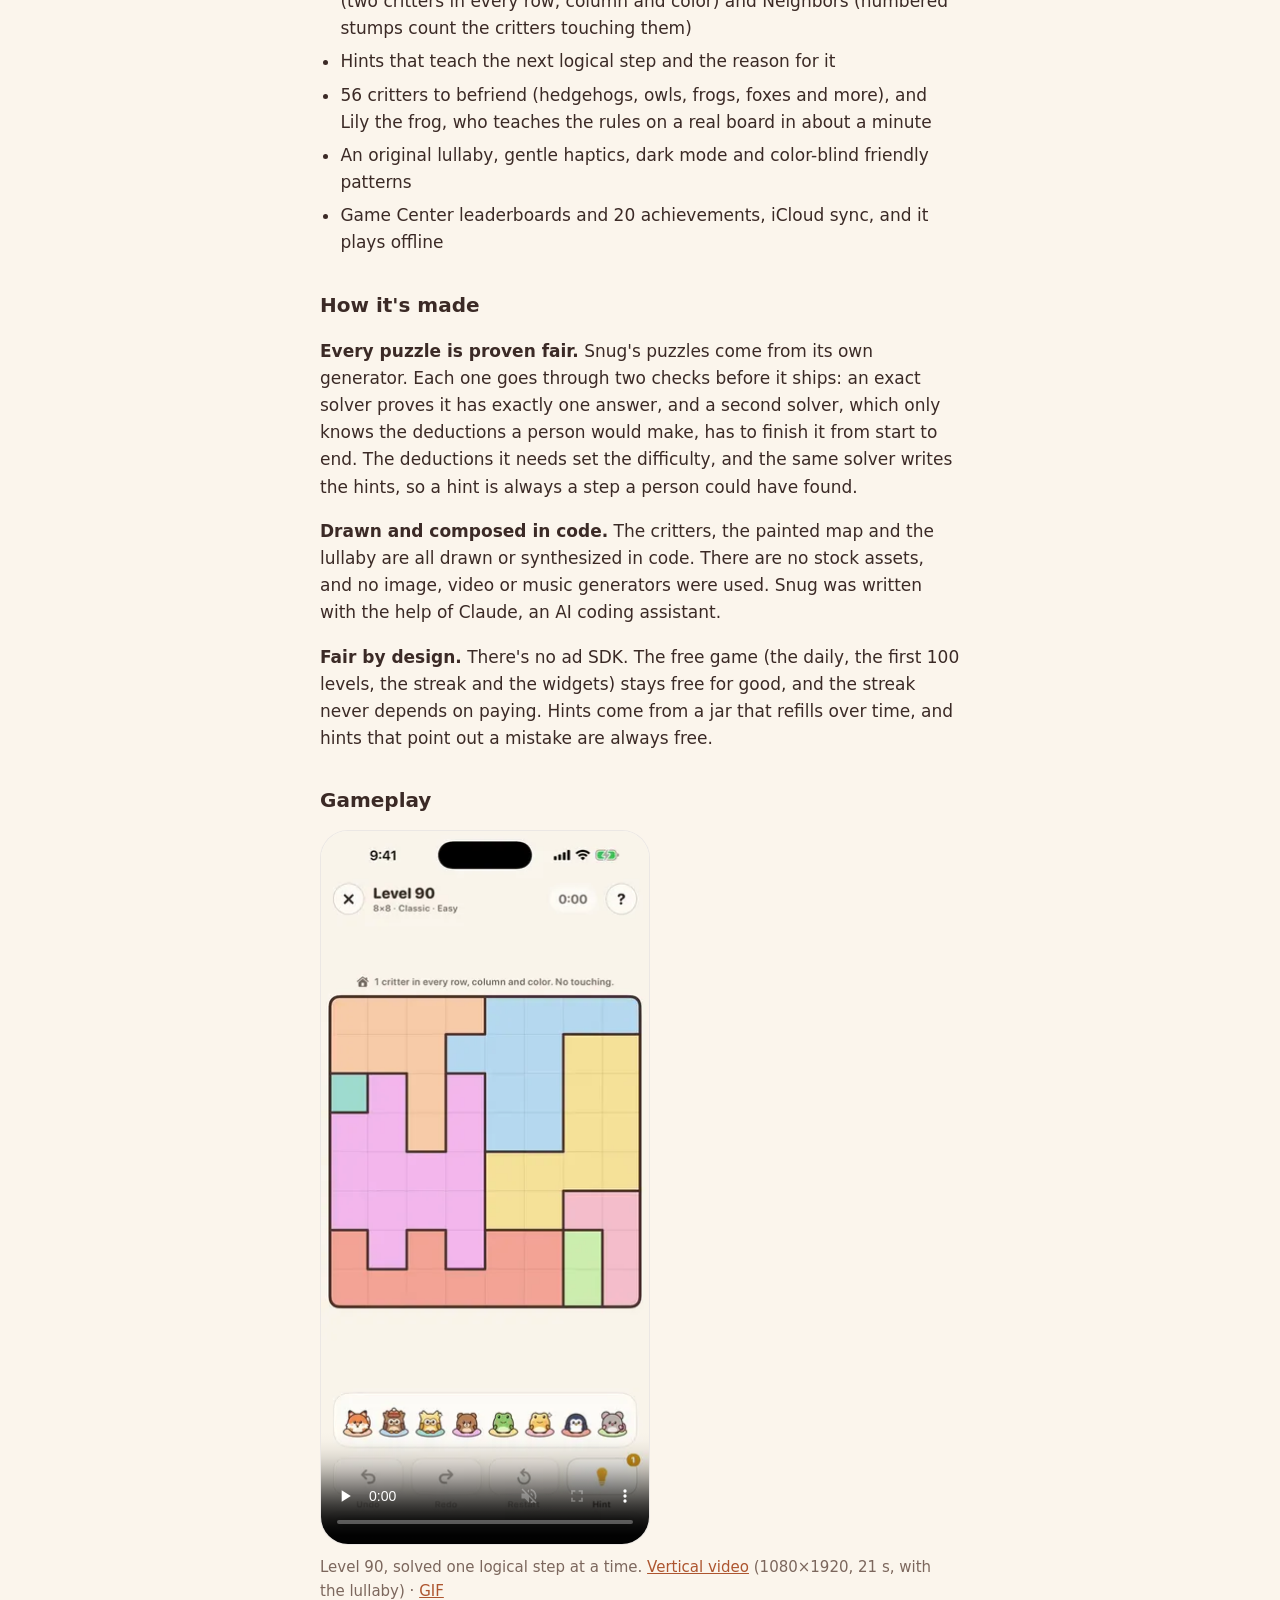
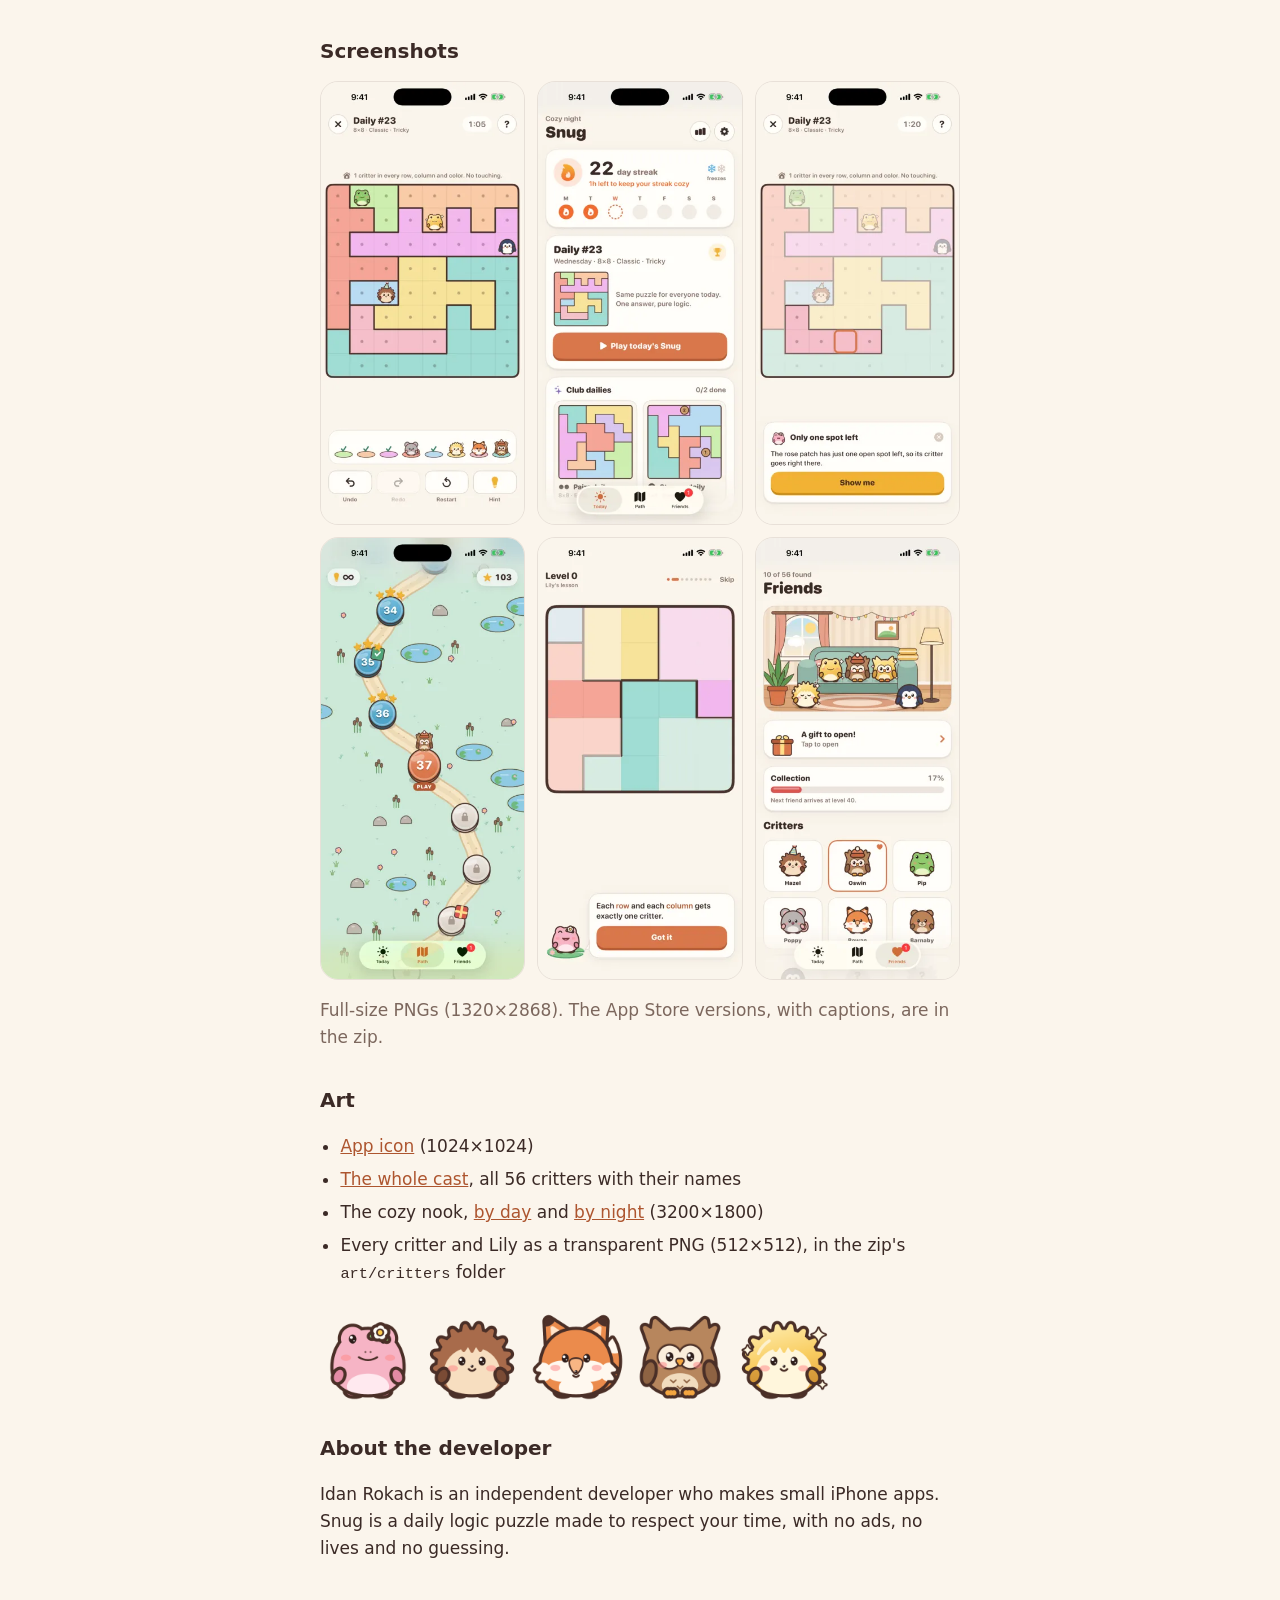
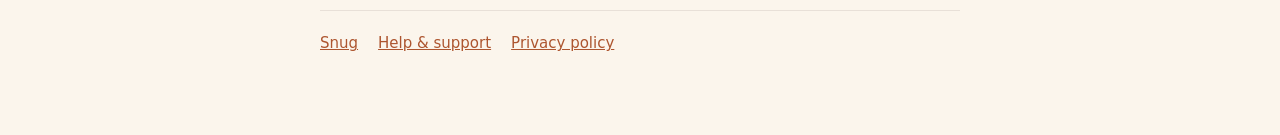
==== commit 6cb72c6c: "Social links: TikTok, Instagram, YouTube, X Co-Authored-By: Claude Opus 5.5 <noreply@anthropic.com>" ====
--- a/press.html
+++ b/press.html
@@ -25,6 +25,7 @@
   <dt>Release</dt><dd>October 20, 2026, on the App Store</dd>
   <dt>Price</dt><dd>Free, with no ads. Optional Snug Club: $2.99 a month, $14.99 a year with a free week, or $29.99 once for life</dd>
   <dt>Genre</dt><dd>Logic puzzle (the Star Battle family), daily puzzle</dd>
+  <dt>Social</dt><dd><a href="https://www.tiktok.com/@snugpuzzle">TikTok</a>, <a href="https://www.instagram.com/snugpuzzle/">Instagram</a> and <a href="https://www.youtube.com/@SnugPuzzle">YouTube</a>: @snugpuzzle · <a href="https://x.com/SnugPuzzle">X</a>: @SnugPuzzle</dd>
   <dt>Website</dt><dd><a href="https://idanrk.github.io/snug/">idanrk.github.io/snug</a>, with the first puzzle playable in the browser</dd>
 </dl>
 
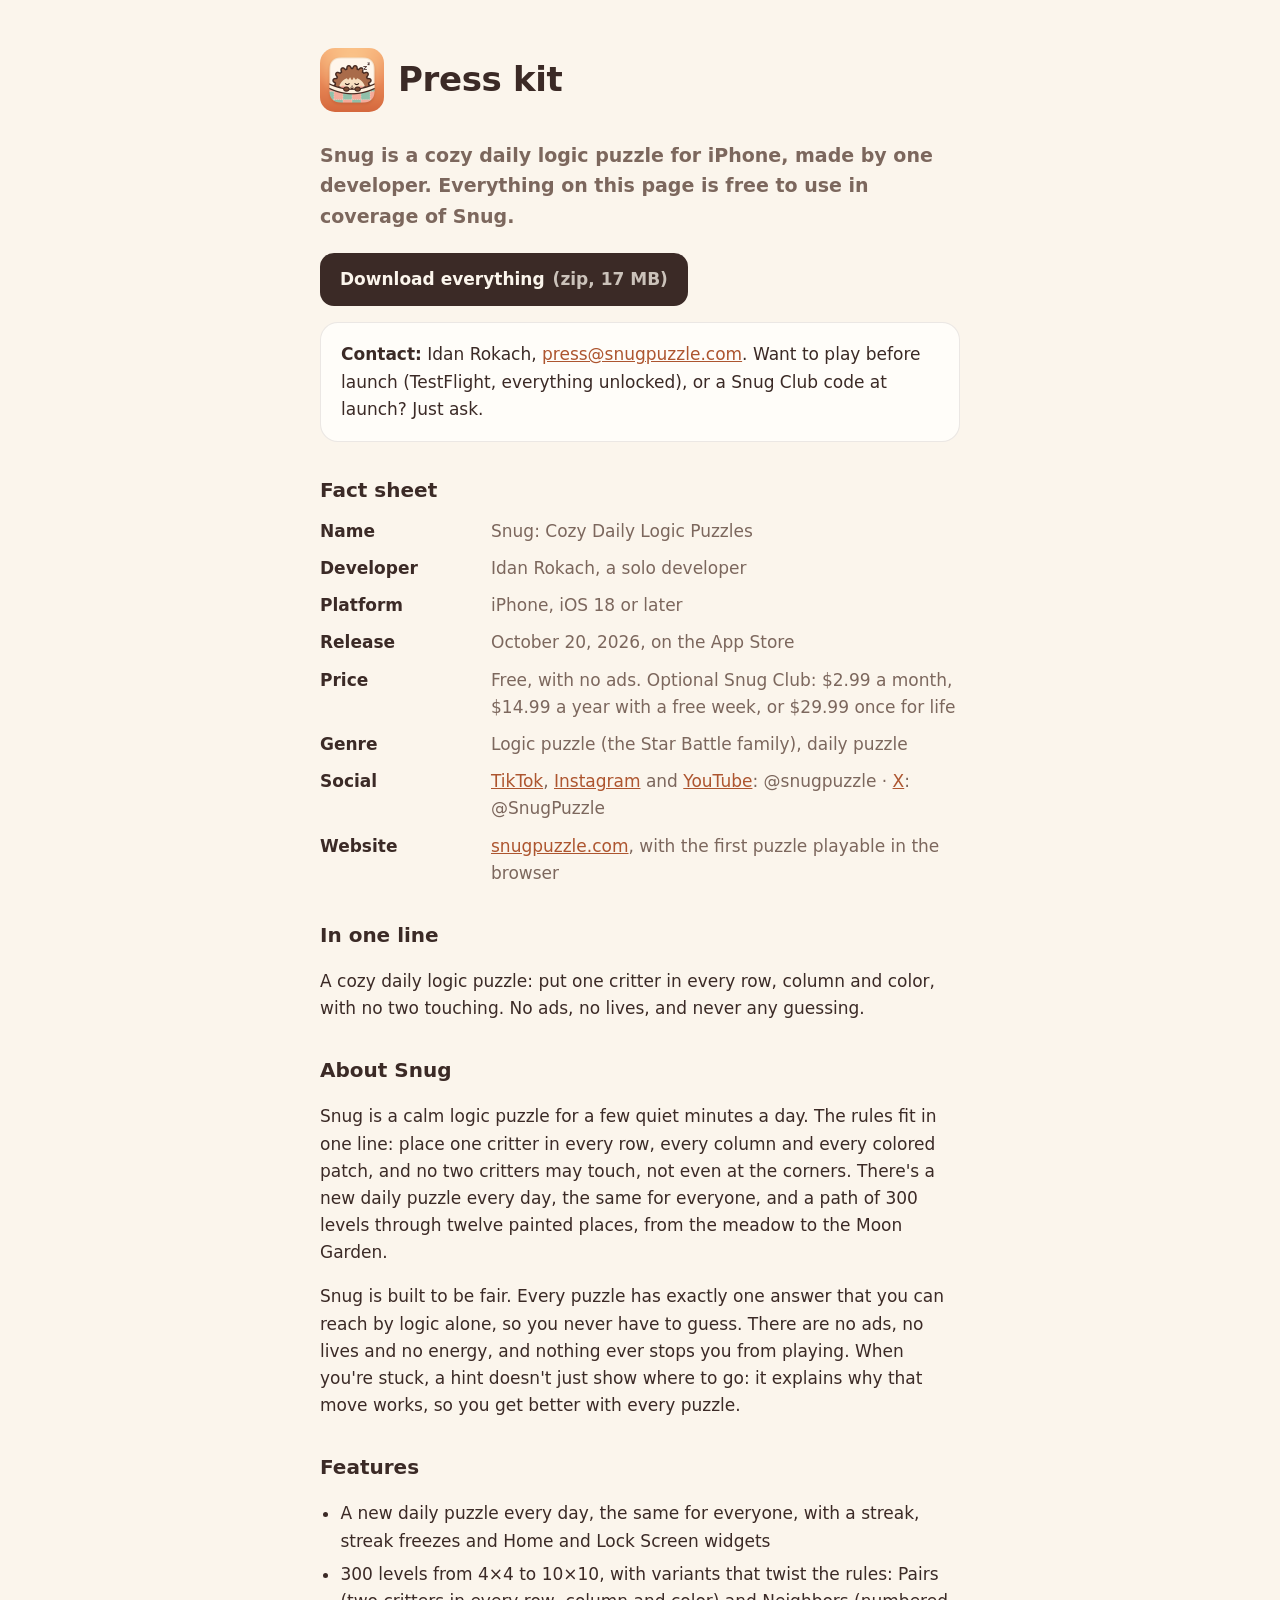
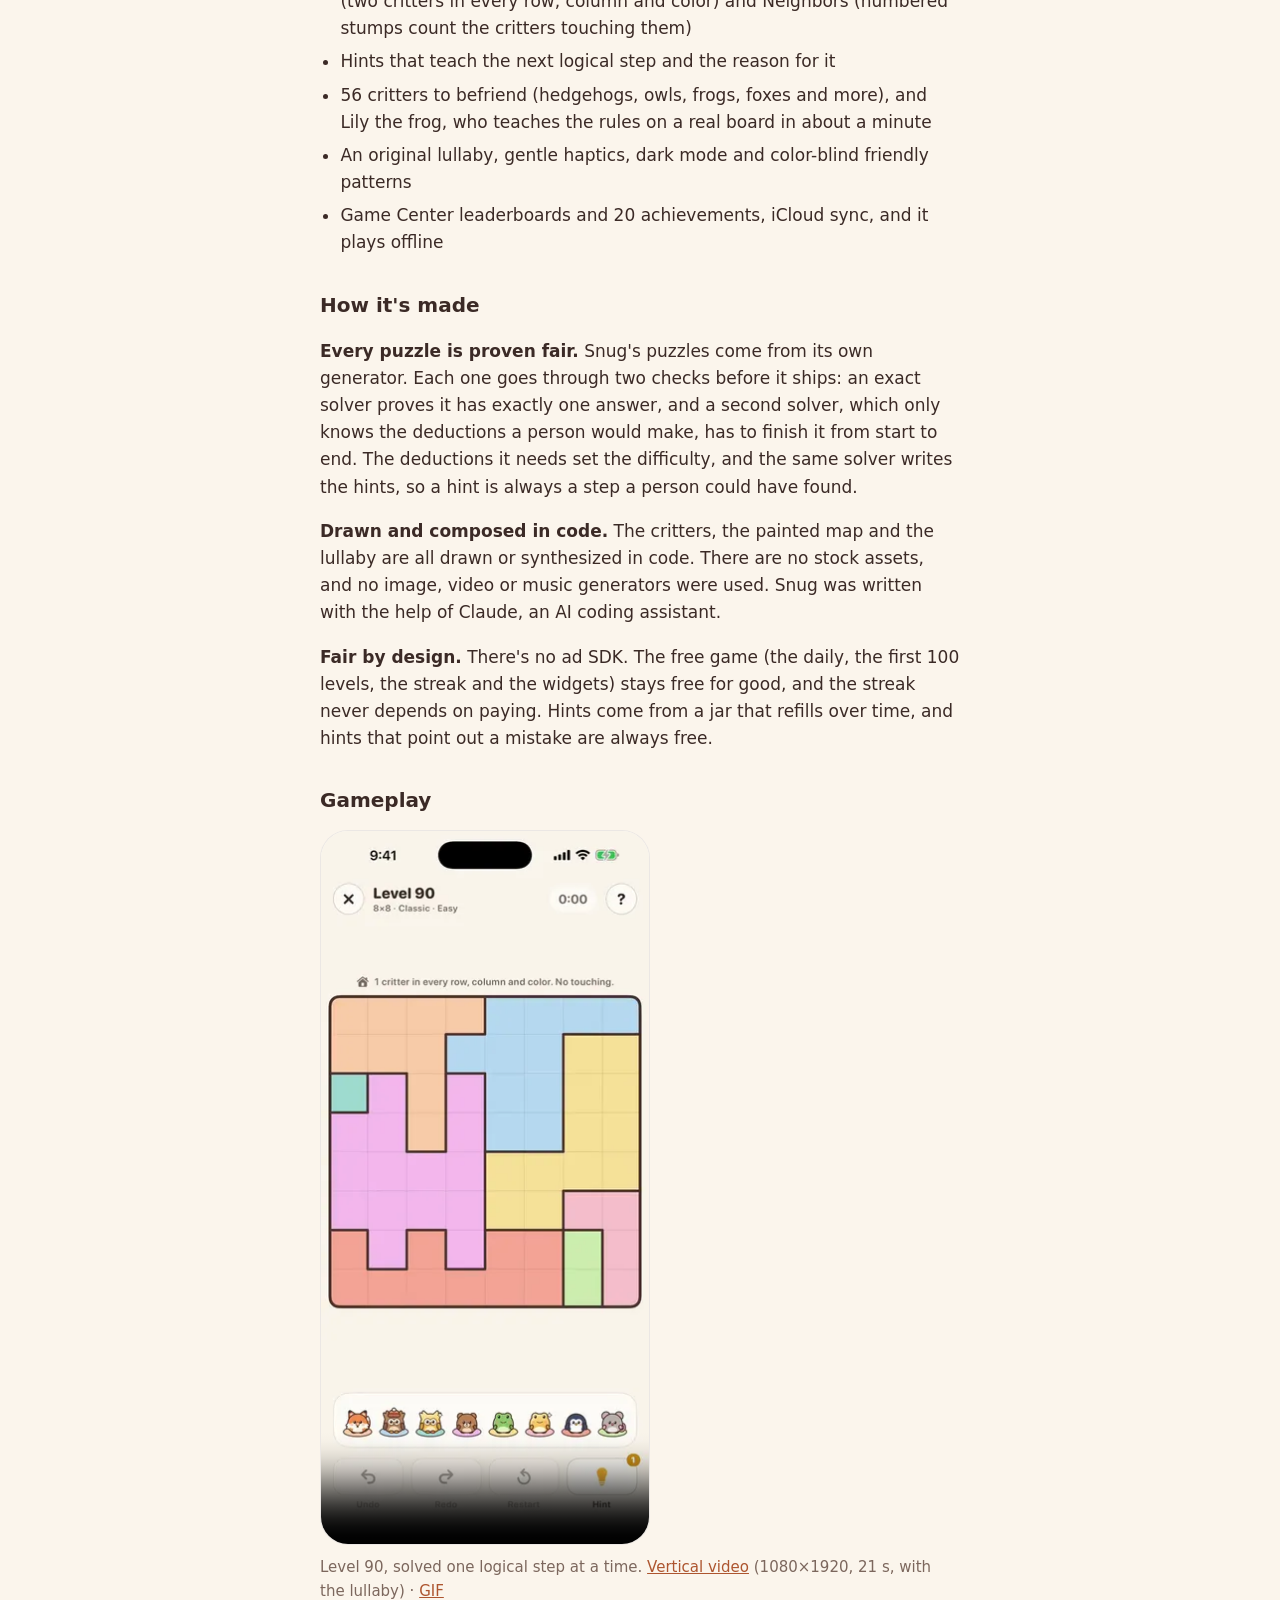
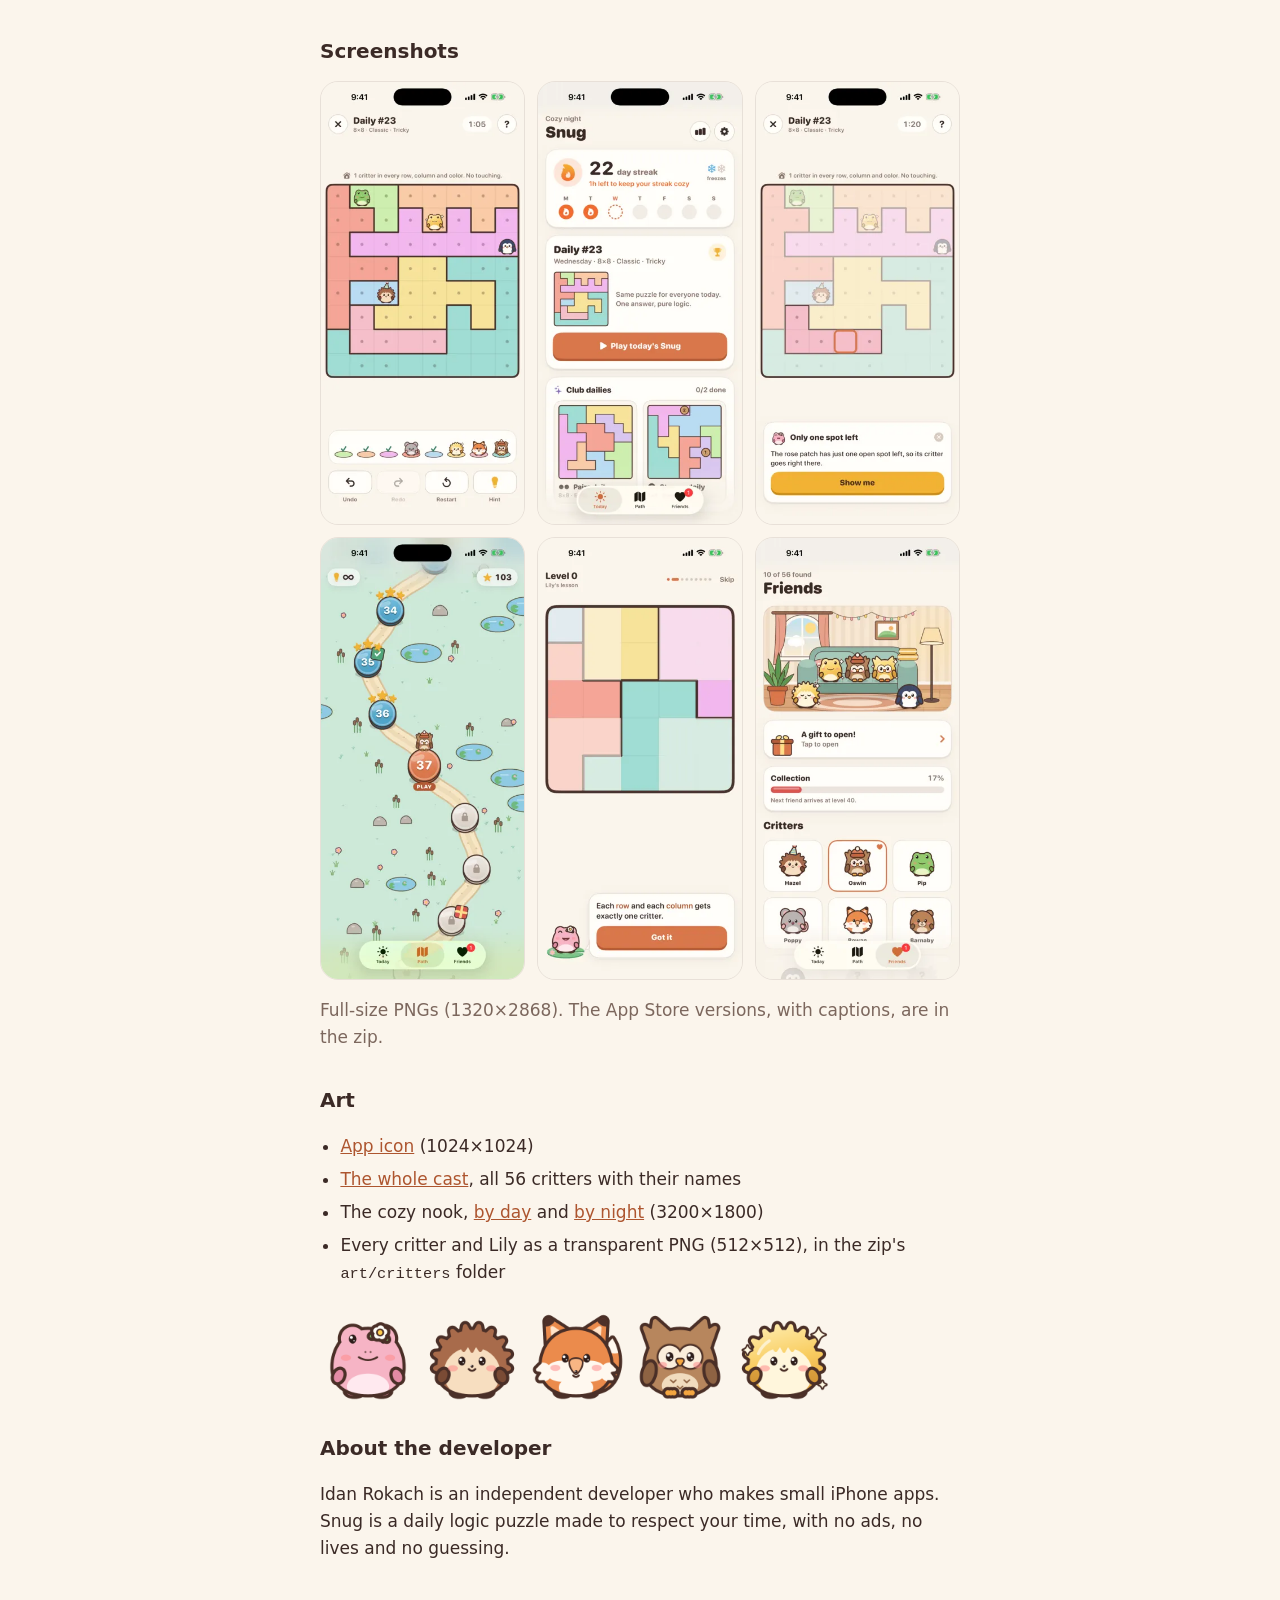
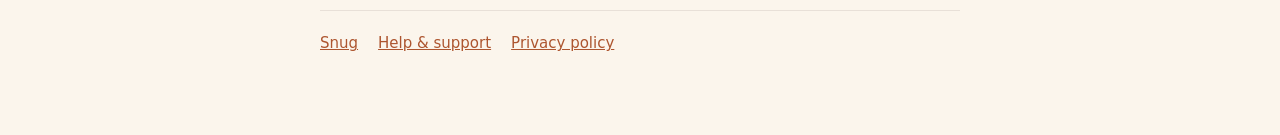
==== commit c323f69b: "snugpuzzle.com: canonical and share URLs, hello@ and press@ contact addresses" ====
--- a/press.html
+++ b/press.html
@@ -4,7 +4,7 @@
 <meta name="color-scheme" content="light dark">
 <meta property="og:title" content="Snug press kit">
 <meta property="og:description" content="Fact sheet, gameplay video, screenshots and critter art for Snug, a cozy daily logic puzzle for iPhone.">
-<meta property="og:image" content="https://idanrk.github.io/snug/og.png">
+<meta property="og:image" content="https://snugpuzzle.com/og.png">
 <link rel="icon" href="favicon.png" type="image/png"><link rel="apple-touch-icon" href="apple-touch-icon.png">
 <link rel="stylesheet" href="style.css"></head><body class="press"><main>
 <header><a class="home-link" href="./"><img src="icon.png" alt="Snug home"></a><h1>Press kit</h1></header>
@@ -13,7 +13,7 @@
 <p class="actions"><a class="btn" href="press/snug-press-kit.zip" download>Download everything <span>(zip, 17 MB)</span></a></p>
 
 <div class="card">
-  <strong>Contact:</strong> Idan Rokach, <a href="mailto:idanr391@gmail.com?subject=Snug%20press">idanr391@gmail.com</a>.
+  <strong>Contact:</strong> Idan Rokach, <a href="mailto:press@snugpuzzle.com?subject=Snug%20press">press@snugpuzzle.com</a>.
   Want to play before launch (TestFlight, everything unlocked), or a Snug Club code at launch? Just ask.
 </div>
 
@@ -26,7 +26,7 @@
   <dt>Price</dt><dd>Free, with no ads. Optional Snug Club: $2.99 a month, $14.99 a year with a free week, or $29.99 once for life</dd>
   <dt>Genre</dt><dd>Logic puzzle (the Star Battle family), daily puzzle</dd>
   <dt>Social</dt><dd><a href="https://www.tiktok.com/@snugpuzzle">TikTok</a>, <a href="https://www.instagram.com/snugpuzzle/">Instagram</a> and <a href="https://www.youtube.com/@SnugPuzzle">YouTube</a>: @snugpuzzle · <a href="https://x.com/SnugPuzzle">X</a>: @SnugPuzzle</dd>
-  <dt>Website</dt><dd><a href="https://idanrk.github.io/snug/">idanrk.github.io/snug</a>, with the first puzzle playable in the browser</dd>
+  <dt>Website</dt><dd><a href="https://snugpuzzle.com/">snugpuzzle.com</a>, with the first puzzle playable in the browser</dd>
 </dl>
 
 <h2>In one line</h2>
--- a/style.css
+++ b/style.css
@@ -3,8 +3,9 @@
   --paper: #FBF5EC; --card: #FFFDF9; --ink: #3B2A26; --soft: #7C675D; --faint: #E8DDD2;
   --outline: #4A342D; --accent: #D9774B; --link: #AD552F; --line: rgb(59 42 38 / .1);
   --shadow: 74 52 45;
-  --soft-strong: #67544B; --tile-daily: #F7E39B; --tile-path: #DDEFD8;
+  --soft-strong: #67544B; --tile-daily: #F7E39B; --tile-path: #DDEFD8; --tile-gift: #FADFC9;
   --sky: #B9DBF3; --butter: #F7E39B; --orchid: #F2B8EE; --coral: #F4A596; --teal: #9FDCD3; --peach: #F9CBA7; --berry: #D9544F;
+  --glare: rgb(255 255 255 / .26);
   --ease-out: cubic-bezier(.23, 1, .32, 1);
   --ease-pop: cubic-bezier(.34, 1.5, .64, 1);
   color-scheme: light dark;
@@ -14,7 +15,8 @@
     --paper: #1C1719; --card: #2A2326; --ink: #F6EBE2; --soft: #B9A89D; --faint: #3D3337;
     --outline: #0F0B0C; --accent: #E5835A; --link: #E5835A; --line: rgb(255 255 255 / .1);
     --shadow: 0 0 0;
-    --soft-strong: #C9B9AE; --tile-daily: #3A3322; --tile-path: #243129;
+    --soft-strong: #C9B9AE; --tile-daily: #3A3322; --tile-path: #243129; --tile-gift: #3B2A25;
+    --glare: rgb(255 255 255 / .07);
     --sky: #3F6788; --butter: #8A7A3C; --orchid: #7E4A7C; --coral: #94503F; --teal: #2F7870; --peach: #8C5C48; --berry: #F07C74;
   }
 }
@@ -77,8 +79,15 @@
 .bar { display: flex; align-items: center; justify-content: space-between; height: 68px; margin: 0 auto; }
 .brand { display: inline-flex; align-items: center; gap: 10px; color: var(--ink); text-decoration: none; font-weight: 800; font-size: 22px; letter-spacing: -.01em; }
 .brand img { width: 36px; height: 36px; border-radius: 9px; }
+.bar-nav { display: flex; align-items: center; gap: 22px; margin: 0; padding: 0; border: 0; font-size: 16px; }
 .bar-link { color: var(--soft); text-decoration: none; font-weight: 700; font-size: 16px; padding: 8px 2px; }
 .bar-link:hover { color: var(--ink); }
+.bar-cta {
+  display: inline-flex; align-items: center; height: 40px; padding: 0 16px; border-radius: 12px; background: var(--ink); color: var(--paper);
+  font-weight: 800; font-size: 15px; text-decoration: none; white-space: nowrap; transition: transform 160ms var(--ease-out);
+}
+.bar-cta:active { transform: scale(.97); }
+.bar-link:focus-visible, .bar-cta:focus-visible { outline: 3px solid var(--accent); outline-offset: 3px; border-radius: 12px; }
 
 .store { display: inline-block; line-height: 0; border-radius: 12px; transition: transform 160ms var(--ease-out); }
 .store img { height: 54px; width: auto; }
@@ -106,6 +115,25 @@
 .hero { display: grid; grid-template-columns: minmax(0, 1.25fr) minmax(0, .75fr); align-items: center; gap: 40px; padding-block: 24px 88px; }
 .hero h1 { font-size: clamp(2.6rem, 1.5rem + 3.2vw, 3.75rem); line-height: 1.04; letter-spacing: -.028em; font-weight: 800; text-wrap: balance; max-width: 15ch; margin: 0; }
 .lede { font-size: clamp(1.1rem, 1rem + .4vw, 1.3rem); line-height: 1.5; color: var(--soft); font-weight: 600; margin: 22px 0 30px; max-width: 34ch; text-wrap: pretty; }
+.gift-pill {
+  display: inline-flex; align-items: center; gap: 10px; max-width: 100%; margin-bottom: 24px; padding: 5px 14px 5px 5px; border-radius: 999px;
+  background: var(--card); border: 1px solid var(--line); box-shadow: 0 8px 18px -12px rgb(var(--shadow) / .35);
+  color: var(--ink); font-weight: 700; font-size: 15px; line-height: 1.3; text-decoration: none; transition: transform 160ms var(--ease-out);
+}
+.gift-pill-tag { flex: none; padding: 4px 10px; border-radius: 999px; background: var(--peach); font-weight: 800; font-size: 13px; }
+.gift-pill-arrow { color: var(--link); transition: transform 200ms var(--ease-out); }
+@media (hover: hover) and (pointer: fine) { .gift-pill:hover .gift-pill-arrow { transform: translateX(3px); } }
+.gift-pill:active { transform: scale(.98); }
+.gift-pill:focus-visible { outline: 3px solid var(--accent); outline-offset: 3px; }
+.hero-join { max-width: 470px; margin-top: 26px; }
+.hero-join .signup { margin: 0; }
+.hero-joined {
+  margin: 0; padding: 16px 20px; border-radius: 18px; background: var(--card); border: 1px solid var(--line); outline: none;
+  box-shadow: 0 12px 26px -20px rgb(var(--shadow) / .55); color: var(--soft-strong); font-weight: 600;
+}
+.hero-joined strong { display: block; color: var(--ink); font-size: 1.1rem; }
+.hero-joined strong[hidden] { display: none; }
+.hero-joined code { padding: 3px 8px; border-radius: 8px; background: var(--tile-gift); color: var(--ink); font: 800 .95em/1 ui-monospace, "SF Mono", Menlo, Consolas, monospace; letter-spacing: .08em; }
 .hero-art { position: relative; justify-self: center; width: min(330px, 78vw); }
 .hero-art::before { /* a color patch behind the phone, like a region of the board */
   content: ""; position: absolute; inset: 8% -16% 10% -14%; border-radius: 44px; background: var(--peach); opacity: .55; transform: rotate(-5deg);
@@ -123,7 +151,7 @@
 
 /* Try it */
 .try { display: grid; grid-template-columns: auto minmax(0, 1fr); align-items: center; gap: clamp(32px, 6vw, 88px); padding-block: 40px 104px; }
-.try h2, .features h2, .promise h2 { margin: 0; font-weight: 800; letter-spacing: -.022em; line-height: 1.08; text-wrap: balance; }
+.try h2, .features h2, .promise h2, .launch h2 { margin: 0; font-weight: 800; letter-spacing: -.022em; line-height: 1.08; text-wrap: balance; }
 .try h2 { font-size: clamp(2rem, 1.4rem + 2vw, 2.9rem); }
 .try-copy p { font-size: 1.125rem; color: var(--soft); font-weight: 600; max-width: 38ch; margin: 16px 0 0; text-wrap: pretty; }
 .try-copy .status { color: var(--ink); font-weight: 800; font-size: 1.2rem; margin-top: 28px; min-height: 1.6em; }
@@ -134,6 +162,7 @@
   font: inherit; font-weight: 800; font-size: 16px; color: var(--ink); background: var(--card); border: 1.5px solid var(--faint);
   border-radius: 14px; padding: 12px 20px; cursor: pointer; transition: transform 160ms var(--ease-out);
 }
+.try-copy .after-note { flex-basis: 100%; margin: 0; font-size: 1rem; }
 .again:active { transform: scale(.97); }
 .again:focus-visible { outline: 3px solid var(--accent); outline-offset: 2px; }
 
@@ -163,6 +192,39 @@
 .cell.dot::after { opacity: 1; transform: none; }
 .cell img { position: absolute; width: 78%; height: 78%; object-fit: contain; pointer-events: none; }
 .cell.bad { box-shadow: inset 0 0 0 3px var(--berry); }
+/* The lesson ("Show me how to play"): squares in focus light up, off-limits ones take a rosy tint, a
+   see-through critter shows where one could go, and the next critter's square gets a ring, like the app's hints. */
+.cell.lit::before { opacity: 1; background: rgb(255 255 255 / .42); }
+.cell.ruled::before { opacity: 1; background: rgb(217 84 79 / .22); }
+.cell.target::before { inset: 6px; border: 3px solid var(--accent); border-radius: 10px; }
+@media (prefers-color-scheme: dark) {
+  .cell.lit::before { background: rgb(255 255 255 / .16); }
+  .cell.ruled::before { background: rgb(240 124 116 / .24); }
+}
+.cell img.ghost { opacity: .45; }
+.board.teaching .cell { cursor: default; }
+.board.teaching .cell.target { cursor: pointer; }
+@media (hover: hover) and (pointer: fine) { .board.teaching .cell:not(.lit, .ruled, .target):hover::before { opacity: 0; } }
+.show-me { display: inline-flex; align-items: center; gap: 10px; margin-top: 14px; }
+.show-me::before { content: ""; border-left: 10px solid currentColor; border-block: 6.5px solid transparent; } /* a play triangle */
+.show-me[hidden], .status[hidden] { display: none; }
+
+.lesson {
+  position: relative; max-width: 440px; margin-top: 56px; padding: 22px 22px 18px; border-radius: 24px; scroll-margin-top: 64px;
+  background: var(--card); border: 1px solid var(--line); box-shadow: 0 18px 36px -24px rgb(var(--shadow) / .5);
+}
+.lesson[hidden] { display: none; }
+.lesson-lily { position: absolute; top: -50px; right: 18px; width: 76px; height: auto; } /* Lily teaches, peeking over the card */
+.try-copy .lesson-step { margin: 0; color: var(--link); font-size: 14px; font-weight: 800; }
+.lesson h3 { margin: 4px 0 0; font-size: 1.3rem; line-height: 1.25; font-weight: 800; letter-spacing: -.01em; }
+.try-copy .lesson-text { margin: 6px 0 0; color: var(--soft-strong); font-size: 1.05rem; line-height: 1.5; }
+.lesson-actions { display: flex; justify-content: flex-end; flex-wrap: wrap; gap: 10px; margin-top: 18px; }
+.lesson-next {
+  min-width: 112px; padding: 12px 20px; border: 0; border-radius: 14px; background: var(--ink); color: var(--paper);
+  font: inherit; font-weight: 800; font-size: 16px; cursor: pointer; transition: transform 160ms var(--ease-out);
+}
+.lesson-next:active { transform: scale(.97); }
+.lesson-next:focus-visible { outline: 3px solid var(--accent); outline-offset: 2px; }
 
 .tray { display: grid; grid-template-columns: repeat(5, 1fr); margin-top: 16px; padding: 10px 8px 12px; border-radius: 20px; background: var(--card); border: 1px solid var(--line); }
 .pad { position: relative; display: grid; justify-items: center; height: 56px; }
@@ -201,10 +263,102 @@
 /* Promise */
 .promise { text-align: center; padding-block: 24px 112px; }
 .promise h2 { font-size: clamp(2.2rem, 1.2rem + 3.6vw, 3.9rem); }
-.plans { display: grid; grid-template-columns: 1fr 1fr; gap: 20px 48px; max-width: 760px; margin: 36px auto 40px; text-align: left; }
-.plans h3 { margin: 0; font-size: 1.15rem; font-weight: 800; padding-top: 16px; border-top: 3px solid var(--ink); }
-.plans .club h3 { border-top-color: var(--accent); }
-.plans p { margin: 8px 0 0; color: var(--soft); font-weight: 600; }
+.plans { display: grid; grid-template-columns: 1fr 1fr; gap: 16px; max-width: 820px; margin: 40px auto; text-align: left; }
+.plan { position: relative; display: flex; flex-direction: column; padding: 28px 28px 30px; border-radius: 26px; background: var(--card); border: 1px solid var(--line); }
+.plan.club { border: 2px solid var(--accent); }
+.plans h3 { margin: 0; font-size: 1.4rem; line-height: 1.2; font-weight: 800; letter-spacing: -.01em; }
+.plans .price { margin: 6px 0 0; color: var(--soft); font-weight: 600; font-size: 15px; line-height: 1.45; }
+.ticks { list-style: none; display: grid; gap: 10px; margin: 20px 0 0; padding: 0; font-weight: 600; line-height: 1.45; }
+.ticks li { position: relative; padding-left: 32px; }
+.ticks li::before { content: ""; position: absolute; left: 0; top: 1px; width: 22px; height: 22px; border-radius: 50%; background: var(--teal); }
+.club .ticks li::before { background: var(--peach); }
+.ticks li::after { /* the tray's check mark, small */
+  content: ""; position: absolute; left: 8px; top: 5px; width: 6px; height: 11px; border: solid var(--ink); border-width: 0 2.5px 2.5px 0; transform: rotate(45deg);
+}
+.plan-gift { align-self: flex-start; margin-top: auto; padding-top: 22px; color: var(--link); font-weight: 800; text-decoration: none; }
+.plan-gift::after { content: " →"; }
+.plan-gift:hover { text-decoration: underline; text-underline-offset: 3px; }
+
+/* Launch list */
+.launch { padding-block: 64px 112px; }
+.launch-card {
+  position: relative; display: grid; grid-template-columns: minmax(0, 1fr) minmax(0, 420px); align-items: center; gap: 40px clamp(32px, 6vw, 80px);
+  padding: clamp(36px, 5vw, 64px); border-radius: 36px; background: var(--tile-gift);
+}
+.peek { position: absolute; bottom: calc(100% - 14px); left: clamp(28px, 5vw, 60px); display: flex; align-items: flex-end; pointer-events: none; }
+.peek img { width: 72px; height: auto; margin-right: -4px; }
+.eyebrow { margin: 0 0 12px; color: var(--link); font-weight: 800; font-size: 15px; }
+.launch h2 { font-size: clamp(2rem, 1.3rem + 2.4vw, 3.1rem); }
+.launch-copy > p:not(.eyebrow) { margin: 16px 0 0; max-width: 40ch; color: var(--soft-strong); font-weight: 600; font-size: 1.125rem; text-wrap: pretty; }
+.date { display: flex; align-items: center; gap: 14px; margin-top: 28px; font-weight: 800; font-size: 1.1rem; }
+.cal {
+  position: relative; display: grid; place-items: center; width: 54px; height: 58px; padding-top: 16px; border-radius: 14px; overflow: hidden;
+  background: var(--card); box-shadow: 0 10px 20px -14px rgb(var(--shadow) / .5); font-size: 24px; line-height: 1;
+}
+.cal span { position: absolute; inset: 0 0 auto; display: grid; place-items: center; height: 18px; background: #D9544F; color: #fff; font-size: 11px; letter-spacing: .08em; text-transform: uppercase; }
+
+.ticket { position: relative; border-radius: 22px; background: var(--card); box-shadow: 0 26px 44px -28px rgb(var(--shadow) / .55); }
+.ticket-top { display: grid; gap: 2px; padding: 22px 24px 20px; }
+.ticket-label { color: var(--link); font-weight: 800; font-size: 14px; }
+.ticket-top strong { font-size: 1.4rem; line-height: 1.2; letter-spacing: -.01em; }
+.ticket-sub { color: var(--soft); font-weight: 600; font-size: 15px; }
+.ticket-code { position: relative; display: flex; align-items: center; gap: 12px; min-height: 76px; padding: 14px 16px 14px 24px; border-top: 2px dashed var(--faint); }
+.ticket-code::before, .ticket-code::after { /* the ticket's notches */
+  content: ""; position: absolute; top: -12px; width: 22px; height: 22px; border-radius: 50%; background: var(--tile-gift);
+}
+.ticket-code::before { left: -11px; }
+.ticket-code::after { right: -11px; }
+.ticket code {
+  flex: 1; font: 800 1.45rem/1 ui-monospace, "SF Mono", Menlo, Consolas, monospace; letter-spacing: .1em; color: var(--ink);
+  filter: blur(7px); user-select: none; transition: filter 700ms var(--ease-out);
+}
+.ticket.open code { filter: none; user-select: all; }
+.ticket-hint { flex: none; color: var(--soft); font-weight: 700; font-size: 14px; }
+.ticket-hint[hidden], .copy[hidden] { display: none; }
+.copy {
+  flex: none; height: 40px; padding: 0 16px; border-radius: 12px; border: 1.5px solid var(--faint); background: var(--paper); color: var(--ink);
+  font: inherit; font-weight: 800; font-size: 15px; cursor: pointer; transition: transform 160ms var(--ease-out);
+}
+.copy:active { transform: scale(.97); }
+.copy:focus-visible { outline: 3px solid var(--accent); outline-offset: 2px; }
+
+.signup { margin-top: 16px; }
+.signup[hidden], .joined[hidden] { display: none; }
+.field {
+  display: flex; gap: 6px; padding: 6px; border-radius: 18px; background: var(--card); border: 2px solid transparent;
+  box-shadow: 0 12px 26px -20px rgb(var(--shadow) / .55); transition: border-color 160ms ease, box-shadow 160ms ease;
+}
+.field:focus-within { border-color: var(--accent); box-shadow: 0 0 0 4px rgb(217 119 75 / .22); }
+.field input { flex: 1 1 auto; min-width: 0; height: 50px; padding: 0 12px; border: 0; background: none; color: var(--ink); font: inherit; font-weight: 600; outline: none; }
+.field input::placeholder { color: var(--soft); opacity: .75; }
+.field button {
+  flex: none; height: 50px; padding: 0 22px; border: 0; border-radius: 13px; background: var(--ink); color: var(--paper);
+  font: inherit; font-weight: 800; font-size: 16px; cursor: pointer; transition: transform 160ms var(--ease-out);
+}
+.field button:active { transform: scale(.97); }
+.field button:focus-visible { outline: 3px solid var(--accent); outline-offset: 2px; }
+.field button:disabled { opacity: .55; cursor: default; transform: none; }
+.form-status { margin: 12px 0 0; color: var(--ink); font-weight: 700; font-size: 15px; line-height: 1.45; text-wrap: pretty; }
+.form-status:empty { display: none; }
+.form-status.bad { color: var(--berry); }
+.fine { margin: 12px 0 0; color: var(--soft-strong); font-weight: 600; font-size: 14px; line-height: 1.5; }
+.fine a { color: inherit; text-underline-offset: 2px; }
+
+.joined { margin-top: 20px; outline: none; }
+.joined h3 { margin: 0; font-size: 1.35rem; font-weight: 800; letter-spacing: -.01em; }
+.joined p { margin: 6px 0 0; color: var(--soft-strong); font-weight: 600; }
+.joined p.fine { margin-top: 14px; }
+.joined-actions { display: flex; flex-wrap: wrap; align-items: center; gap: 12px; margin-top: 16px; }
+.redeem {
+  display: none; align-items: center; height: 50px; padding: 0 20px; border-radius: 14px; background: var(--ink); color: var(--paper);
+  font-weight: 800; font-size: 16px; text-decoration: none; transition: transform 160ms var(--ease-out);
+}
+.live .redeem { display: inline-flex; }
+.redeem:active { transform: scale(.97); }
+.redeem:focus-visible { outline: 3px solid var(--accent); outline-offset: 3px; }
+.follow { margin: 24px 0 0; color: var(--soft-strong); font-weight: 700; font-size: 15px; }
+.follow a { color: var(--ink); text-underline-offset: 3px; text-decoration-color: rgb(var(--shadow) / .3); }
+.follow a:hover { text-decoration-color: currentColor; }
 
 .foot { display: flex; align-items: center; justify-content: space-between; gap: 20px; flex-wrap: wrap; padding-block: 28px calc(40px + env(safe-area-inset-bottom)); border-top: 1px solid var(--line); }
 .foot nav { margin: 0; padding: 0; border: 0; }
@@ -236,17 +390,46 @@
   .tile { min-height: 0; }
   .t-path .tile-art { min-height: 380px; }
   .plans { grid-template-columns: 1fr; }
+  .launch { padding-block: 56px 80px; }
+  .launch-card { grid-template-columns: 1fr; gap: 32px; padding: 40px 22px 26px; border-radius: 30px; }
+  .peek { left: 24px; }
+  .peek img { width: 58px; }
   .foot { flex-direction: column; align-items: flex-start; }
 }
-
-/* Motion: an entrance for the hero, a reveal for sections, a pop for critters. */
+/* Small phone */
+@media (max-width: 560px) {
+  .bar-link { display: none; }
+  .gift-pill { font-size: 14px; }
+}
+@media (max-width: 400px) {
+  .gift-pill { gap: 6px; padding-right: 12px; font-size: 13px; }
+  .gift-pill-tag { padding: 3px 8px; font-size: 12px; }
+  .gift-pill-arrow { display: none; }
+  .field { flex-direction: column; }
+  .field input { height: 46px; }
+  .ticket-code { flex-wrap: wrap; }
+}
+
+/* Motion: an entrance for the hero, sections that tip up into place, critters set down onto the board,
+   and a slight 3D lean toward the pointer (tilt.js). Registered so they ease: --px and --py (where the
+   pointer is over something that tilts, -0.5 to 0.5), and --lift and --tip (a section's reveal). */
+@property --px { syntax: "<number>"; inherits: true; initial-value: 0; }
+@property --py { syntax: "<number>"; inherits: true; initial-value: 0; }
+@property --lift { syntax: "<length>"; inherits: false; initial-value: 0px; }
+@property --tip { syntax: "<angle>"; inherits: false; initial-value: 0deg; }
+
 @keyframes rise { from { opacity: 0; transform: translateY(14px); } }
 @keyframes rise-art { from { opacity: 0; transform: translateY(24px) scale(.97); } }
-@keyframes pop { from { opacity: 0; transform: scale(.55); } }
+@keyframes pop { from { opacity: 0; transform: perspective(300px) translate3d(0, -6px, 60px); } }
 @keyframes shake { 20%, 60% { transform: translateX(-3px); } 40%, 80% { transform: translateX(3px); } }
 @keyframes hop { 40% { transform: translateY(-9px) scale(1.04); } 70% { transform: translateY(1px) scale(.98, 1.02); } }
 @keyframes breathe { to { transform: scale(1.035); } }
 @keyframes fade { from { opacity: 0; } }
+@keyframes sway { 0%, 100% { rotate: y 0deg; translate: 0 0; } 25% { rotate: y 5deg; translate: 0 -6px; } 75% { rotate: y -5deg; translate: 0 -3px; } }
+@keyframes wobble { 30% { transform: perspective(900px) rotateX(9deg); } 65% { transform: perspective(900px) rotateX(-3deg); } }
+@keyframes flip-down { from { transform: perspective(300px) rotateX(-95deg); } }
+@keyframes unwrap { from { transform: perspective(400px) rotateX(-90deg); } }
+@keyframes beckon { 50% { transform: scale(.86); } }
 
 .cell img.in { animation: pop 280ms var(--ease-pop) both; }
 .cell img.out { opacity: 0; transform: scale(.8); transition: opacity 120ms ease-out, transform 120ms ease-out; }
@@ -254,14 +437,62 @@
   .hero-copy > * { animation: rise 640ms var(--ease-out) both; }
   .hero-copy > :nth-child(2) { animation-delay: 70ms; }
   .hero-copy > :nth-child(3) { animation-delay: 140ms; }
+  .hero-copy > :nth-child(4) { animation-delay: 210ms; }
+  .hero-copy > :nth-child(5) { animation-delay: 280ms; }
   .hero-art { animation: rise-art 820ms var(--ease-out) 120ms both; }
   .lily { animation: breathe 1.6s ease-in-out 1s infinite alternate; }
-  .js .reveal { opacity: 0; transform: translateY(18px); transition: opacity 600ms var(--ease-out), transform 600ms var(--ease-out); transition-delay: var(--d, 0ms); }
-  .js .reveal.in { opacity: 1; transform: none; }
+
+  /* Sections and cards tip up into place, and cards lean toward the pointer. */
+  .js .reveal, [data-tilt] {
+    transform: perspective(1200px) translateY(var(--lift)) rotateX(calc(var(--tip) - var(--py) * var(--tilt, 6deg))) rotateY(calc(var(--px) * var(--tilt, 6deg)));
+    transition: --px 500ms var(--ease-out), --py 500ms var(--ease-out);
+  }
+  .js .reveal {
+    opacity: 0; --lift: 40px; --tip: 12deg;
+    transition: opacity 700ms var(--ease-out) var(--d, 0ms), --lift 900ms var(--ease-out) var(--d, 0ms), --tip 1100ms var(--ease-out) var(--d, 0ms),
+      --px 500ms var(--ease-out), --py 500ms var(--ease-out);
+  }
+  .js .reveal:is(.try, .promise, .launch) { --tip: 6deg; } /* whole sections tip less */
+  .js .reveal.in { opacity: 1; --lift: 0px; --tip: 0deg; }
+  .plan { --tilt: 4deg; }
+  .ticket { --tilt: 8deg; }
+  [data-tilt]::after { /* a soft light that follows the pointer */
+    content: ""; position: absolute; inset: 0; z-index: 2; border-radius: inherit; pointer-events: none; opacity: 0; transition: opacity 400ms ease;
+    background: radial-gradient(circle at calc(50% + var(--px) * 100%) calc(50% + var(--py) * 100%), var(--glare), transparent 55%);
+  }
+  [data-tilt].tilting::after { opacity: 1; }
+  .t-hints .hint-card { translate: calc(var(--px) * 12px) calc(var(--py) * 8px); } /* the hint floats over its board */
+  .t-daily .tile-art img { translate: calc(var(--px) * 10px) 0; }
+
+  /* The hero phone floats over its color patches and turns toward the pointer; Lily sits nearest. */
+  .hero-art { perspective: 1100px; transition: --px 700ms var(--ease-out), --py 700ms var(--ease-out); }
+  .phone { transform: rotateX(calc(var(--py) * -10deg)) rotateY(calc(var(--px) * 14deg)); animation: sway 10s ease-in-out 1.4s infinite; }
+  .phone::after { /* a sheen across the glass */
+    content: ""; position: absolute; inset: 9px; border-radius: 41px; pointer-events: none; opacity: 0; transition: opacity 500ms ease;
+    background: linear-gradient(105deg, transparent 38%, rgb(255 255 255 / .18) 48%, transparent 58%) calc(50% - var(--px) * 100%) 0 / 300% 100% no-repeat;
+  }
+  .tilting .phone::after { opacity: 1; }
+  .hero-art::before { translate: calc(var(--px) * -14px) calc(var(--py) * -10px); }
+  .hero-art::after { translate: calc(var(--px) * -24px) calc(var(--py) * -14px); }
+  .lily { translate: calc(var(--px) * 20px) calc(var(--py) * 12px); }
+
   .cell.bad img { animation: shake 320ms ease-in-out; }
   .board.won img { animation: hop 460ms var(--ease-out) both; animation-delay: var(--d, 0ms); }
+  .board.won { animation: wobble 900ms var(--ease-out); }
+  .launch.in .cal { transform-origin: 50% 0; animation: flip-down 900ms var(--ease-pop) 350ms both; } /* the calendar page flips down */
+  .ticket.open code { animation: unwrap 800ms var(--ease-pop) both; } /* the code turns over */
+  .cheer .peek img { animation: hop 460ms var(--ease-out) both; }
+  .cheer .peek img:nth-child(2) { animation-delay: 80ms; }
+  .cheer .peek img:nth-child(3) { animation-delay: 160ms; }
+  .cheer .peek img:nth-child(4) { animation-delay: 240ms; }
+  .hero-art.cheer .lily { animation: hop 520ms var(--ease-out) both, breathe 1.6s ease-in-out 600ms infinite alternate; }
+  .cell.lit::before, .cell.ruled::before { transition: opacity 300ms ease; }
+  .cell img.ghost { animation: fade 400ms ease both; }
+  .cell.target::before { animation: beckon 1.1s ease-in-out infinite; } /* the ring beckons */
 }
 @media (prefers-reduced-motion: reduce) {
   .cell img.in { animation: fade 160ms ease both; }
   .cell img.out, .pad img, .pad .check, .cell::after { transition: opacity 120ms ease; transform: none !important; }
-}
+  .pad .check { transform: rotate(45deg) !important; } /* still a check mark, just no pop */
+  .ticket code { transition: none; }
+}
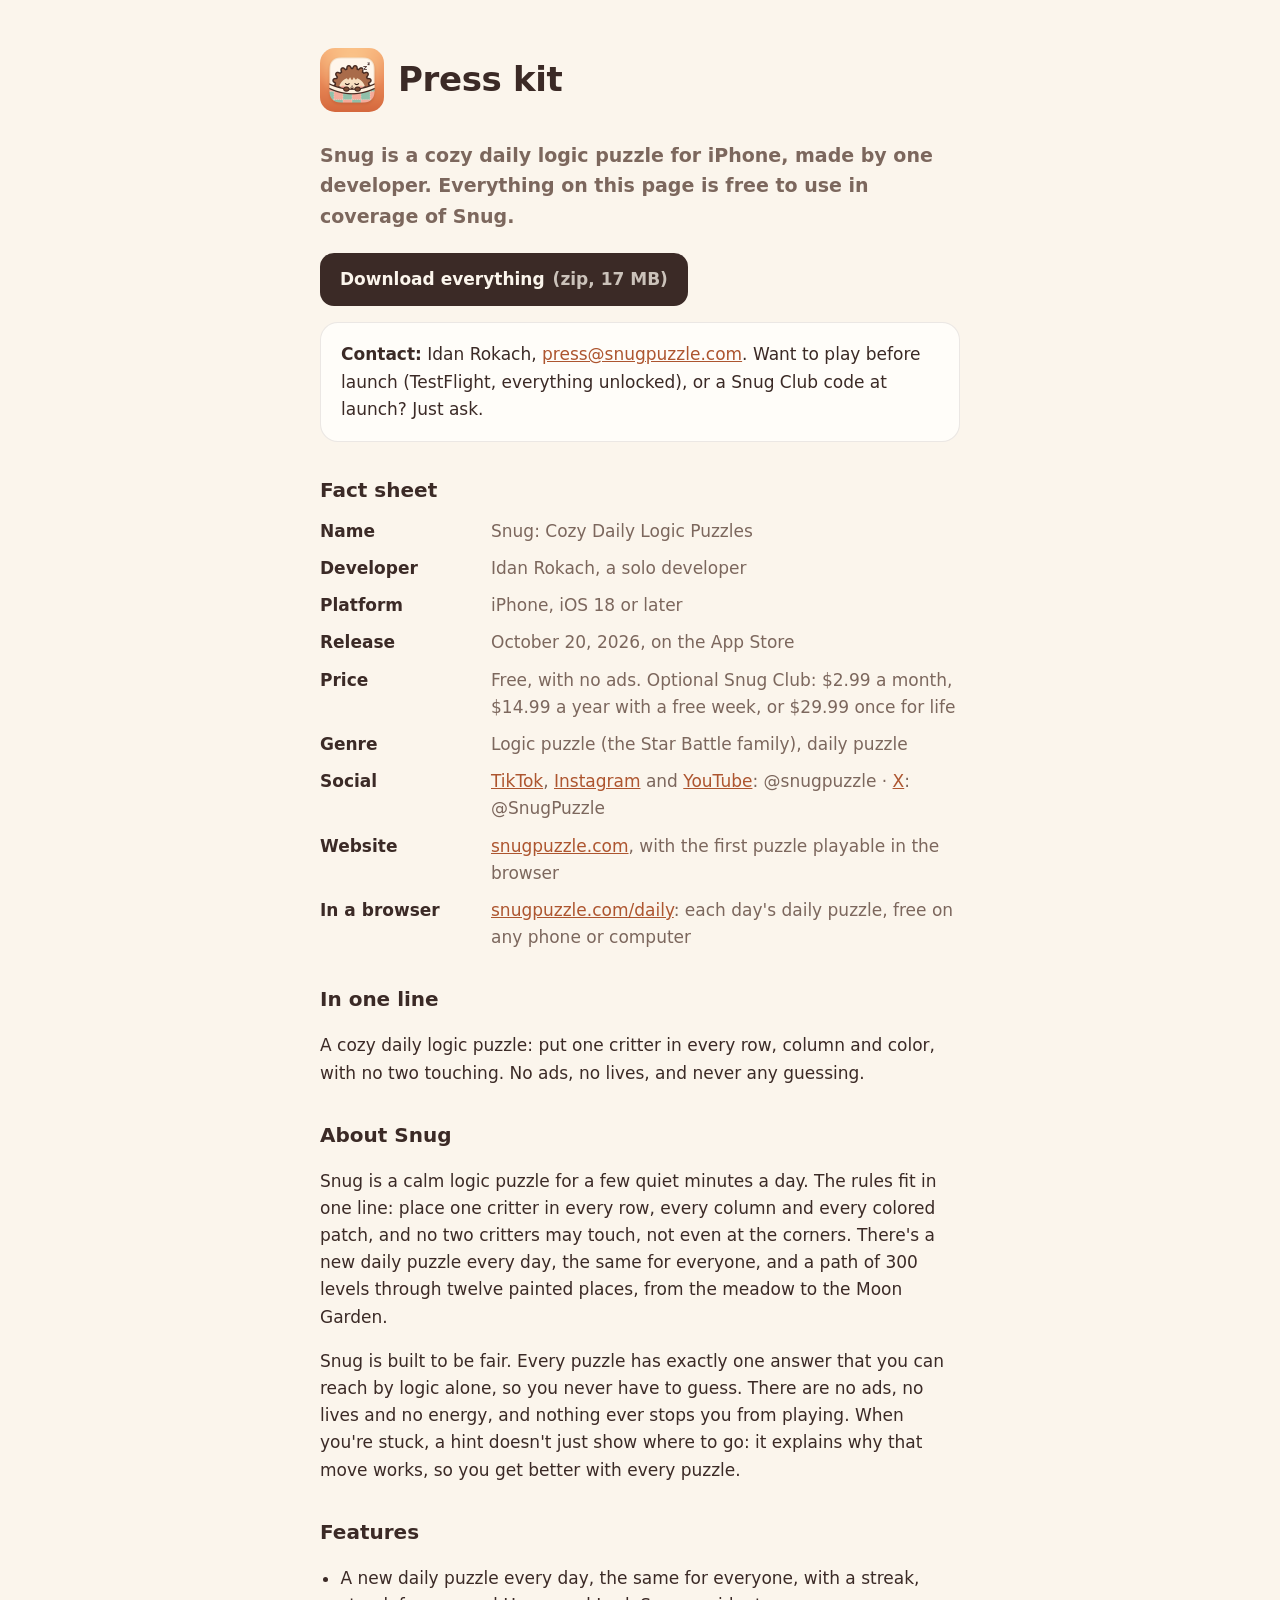
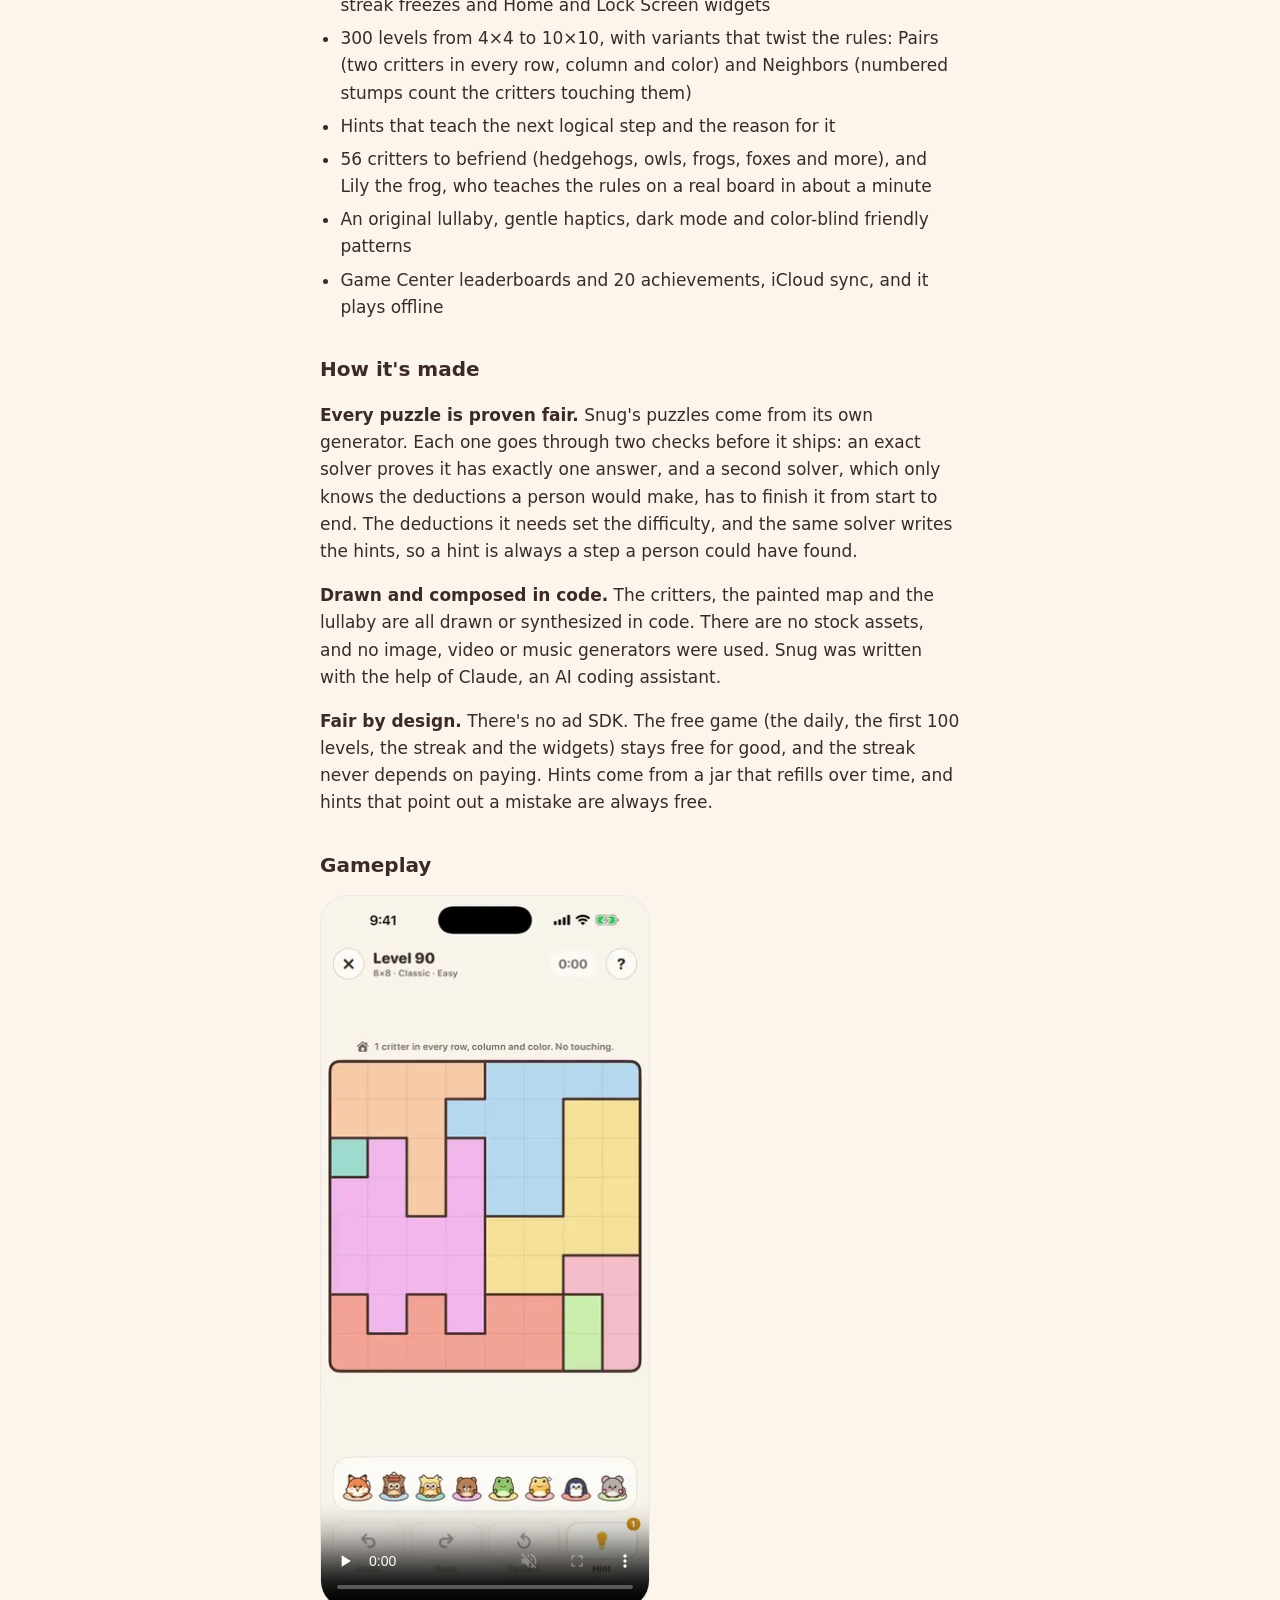
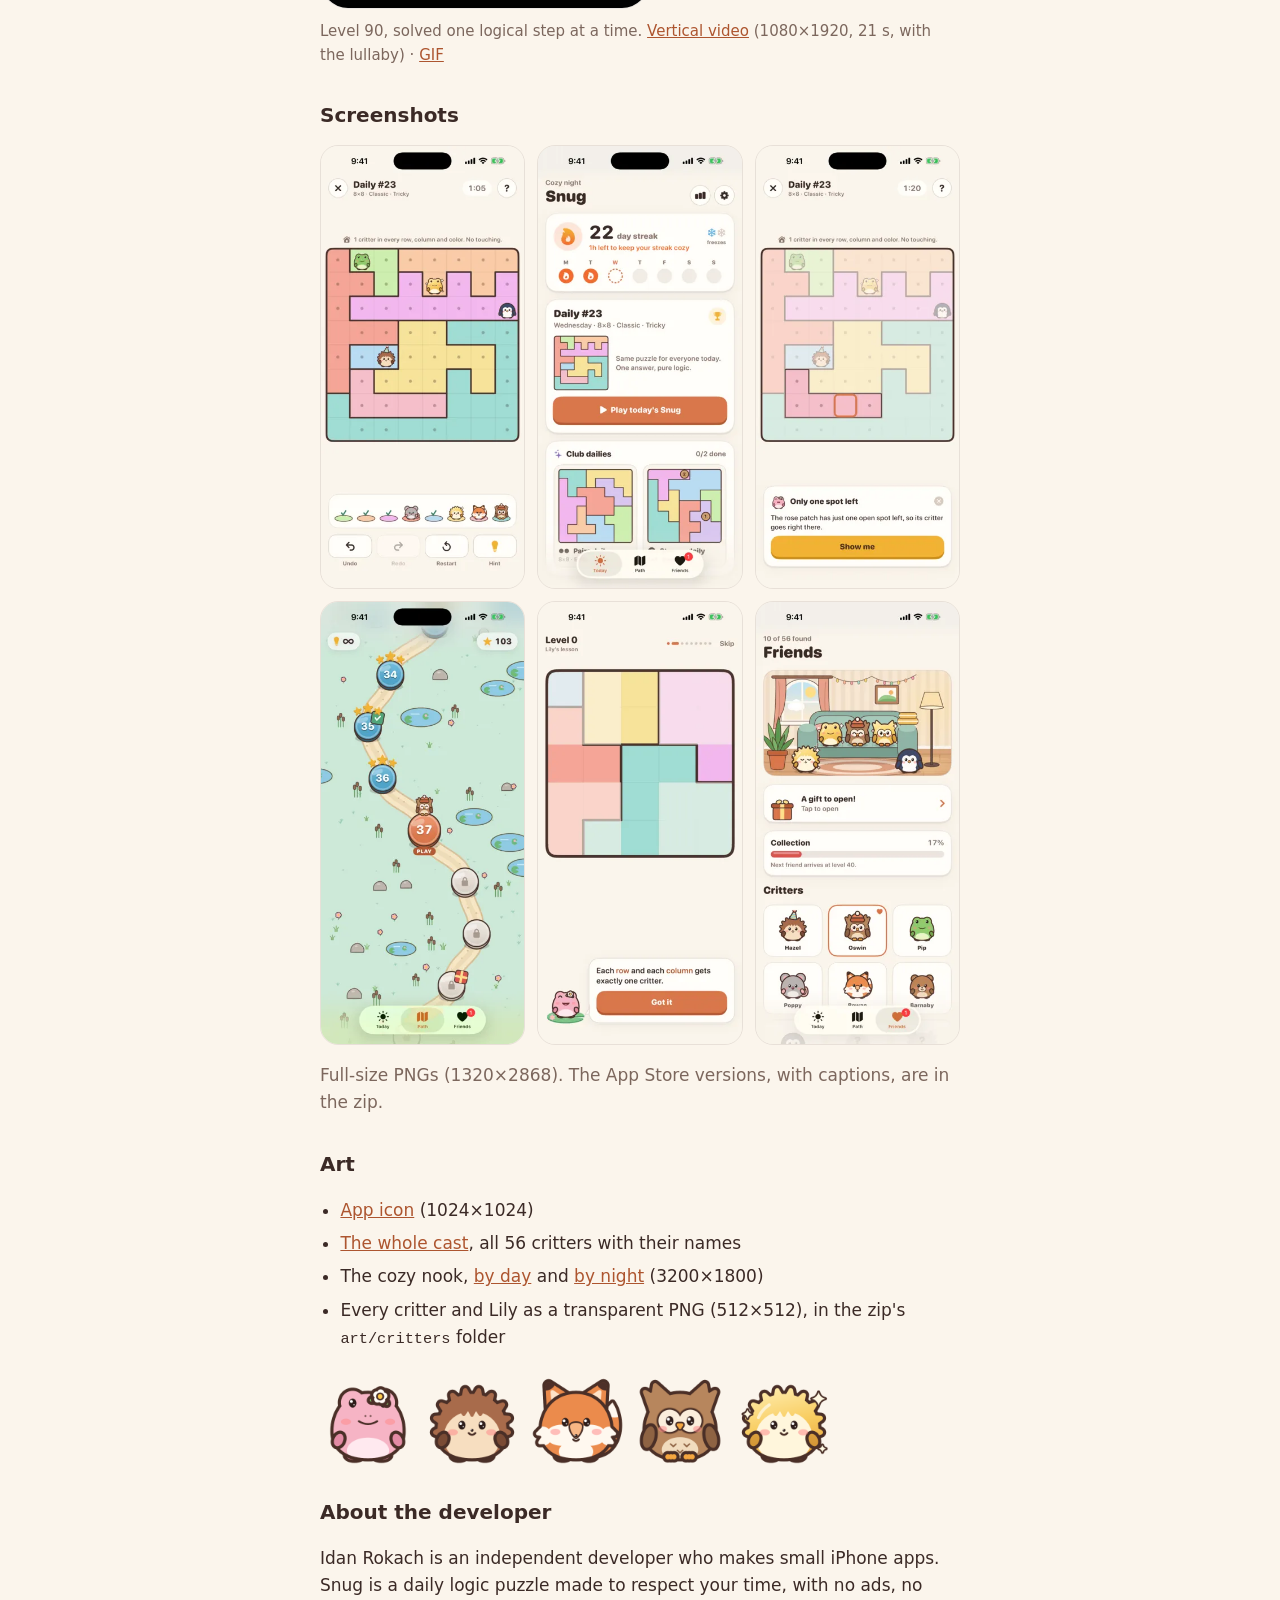
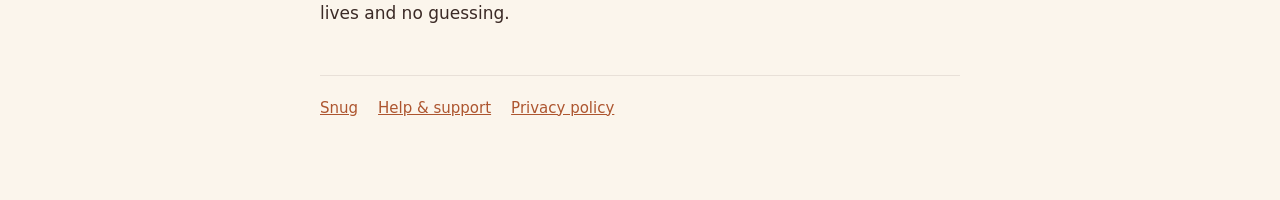
==== commit baba6506: "The daily in the browser, and Lily's school of practice boards /daily plays each day's Snug daily on" ====
--- a/press.html
+++ b/press.html
@@ -2,6 +2,8 @@
 <title>Press kit: Snug</title>
 <meta name="description" content="Press kit for Snug, a cozy daily logic puzzle for iPhone: fact sheet, description, gameplay video, screenshots, the app icon and critter art.">
 <meta name="color-scheme" content="light dark">
+<link rel="canonical" href="https://snugpuzzle.com/press.html">
+<meta property="og:url" content="https://snugpuzzle.com/press.html">
 <meta property="og:title" content="Snug press kit">
 <meta property="og:description" content="Fact sheet, gameplay video, screenshots and critter art for Snug, a cozy daily logic puzzle for iPhone.">
 <meta property="og:image" content="https://snugpuzzle.com/og.png">
@@ -27,6 +29,7 @@
   <dt>Genre</dt><dd>Logic puzzle (the Star Battle family), daily puzzle</dd>
   <dt>Social</dt><dd><a href="https://www.tiktok.com/@snugpuzzle">TikTok</a>, <a href="https://www.instagram.com/snugpuzzle/">Instagram</a> and <a href="https://www.youtube.com/@SnugPuzzle">YouTube</a>: @snugpuzzle · <a href="https://x.com/SnugPuzzle">X</a>: @SnugPuzzle</dd>
   <dt>Website</dt><dd><a href="https://snugpuzzle.com/">snugpuzzle.com</a>, with the first puzzle playable in the browser</dd>
+  <dt>In a browser</dt><dd><a href="https://snugpuzzle.com/daily">snugpuzzle.com/daily</a>: each day's daily puzzle, free on any phone or computer</dd>
 </dl>
 
 <h2>In one line</h2>
@@ -86,5 +89,5 @@
 <h2>About the developer</h2>
 <p>Idan Rokach is an independent developer who makes small iPhone apps. Snug is a daily logic puzzle made to respect your time, with no ads, no lives and no guessing.</p>
 
-<nav><a href="index.html">Snug</a><a href="support.html">Help &amp; support</a><a href="privacy.html">Privacy policy</a></nav>
+<nav><a href="./">Snug</a><a href="support.html">Help &amp; support</a><a href="privacy.html">Privacy policy</a></nav>
 </main></body></html>
--- a/style.css
+++ b/style.css
@@ -5,6 +5,7 @@
   --shadow: 74 52 45;
   --soft-strong: #67544B; --tile-daily: #F7E39B; --tile-path: #DDEFD8; --tile-gift: #FADFC9;
   --sky: #B9DBF3; --butter: #F7E39B; --orchid: #F2B8EE; --coral: #F4A596; --teal: #9FDCD3; --peach: #F9CBA7; --berry: #D9544F;
+  --mint: #BDE6CB; --lilac: #D8C6EF; --rose: #F5BFCB; --pistachio: #CDEFAE; --honey: #F2B233; --leaf: #357A58;
   --glare: rgb(255 255 255 / .26);
   --ease-out: cubic-bezier(.23, 1, .32, 1);
   --ease-pop: cubic-bezier(.34, 1.5, .64, 1);
@@ -18,6 +19,7 @@
     --soft-strong: #C9B9AE; --tile-daily: #3A3322; --tile-path: #243129; --tile-gift: #3B2A25;
     --glare: rgb(255 255 255 / .07);
     --sky: #3F6788; --butter: #8A7A3C; --orchid: #7E4A7C; --coral: #94503F; --teal: #2F7870; --peach: #8C5C48; --berry: #F07C74;
+    --mint: #3F7A5C; --lilac: #6A5690; --rose: #8A4E62; --pistachio: #5C7E42; --honey: #F6C257; --leaf: #6CC497;
   }
 }
 
@@ -93,6 +95,26 @@
 .store img { height: 54px; width: auto; }
 .store:active { transform: scale(.97); }
 .store:focus-visible { outline: 3px solid var(--accent); outline-offset: 3px; }
+/* While the app is a pre-order the badge's spot is this button; store.js swaps in the real badge once it's out. */
+.preorder {
+  display: inline-flex; align-items: center; gap: 12px; height: 62px; padding: 0 20px 0 12px; border-radius: 17px;
+  background: var(--accent); color: #2B1D19; text-decoration: none; white-space: nowrap;
+  box-shadow: 0 16px 28px -16px rgb(217 119 75 / .9), inset 0 1px 0 rgb(255 255 255 / .28);
+  transition: transform 160ms var(--ease-out), box-shadow 160ms var(--ease-out);
+}
+.preorder .as-icon { flex: none; width: 38px; height: 38px; filter: drop-shadow(0 2px 3px rgb(0 0 0 / .25)); }
+.preorder-text { display: grid; gap: 1px; text-align: left; }
+.preorder strong { font-weight: 800; font-size: 17px; line-height: 1.15; }
+.preorder small { font-weight: 700; font-size: 13px; line-height: 1.15; opacity: .82; }
+.preorder-arrow { margin-left: 4px; font-weight: 800; font-size: 22px; line-height: 1; transition: transform 160ms var(--ease-out); }
+.preorder:active { transform: scale(.97); }
+.preorder:focus-visible { outline: 3px solid var(--ink); outline-offset: 3px; }
+@media (hover: hover) {
+  .preorder:hover { transform: translateY(-2px); box-shadow: 0 20px 32px -16px rgb(217 119 75 / .95), inset 0 1px 0 rgb(255 255 255 / .28); }
+  .preorder:hover .preorder-arrow { transform: translateX(4px); }
+}
+.cta .play { background: transparent; color: var(--ink); box-shadow: inset 0 0 0 2px var(--ink); } /* secondary next to the pre-order */
+@media (max-width: 520px) { .cta .preorder { width: 100%; justify-content: center; } }
 /* Before launch the badge's spot is a status, not a button (store.js swaps in the badge once the app is live). */
 .soon {
   display: inline-flex; align-items: center; gap: 10px; height: 54px; margin: 0; padding: 0 20px;
@@ -163,6 +185,7 @@
   border-radius: 14px; padding: 12px 20px; cursor: pointer; transition: transform 160ms var(--ease-out);
 }
 .try-copy .after-note { flex-basis: 100%; margin: 0; font-size: 1rem; }
+a.again { display: inline-block; text-decoration: none; }
 .again:active { transform: scale(.97); }
 .again:focus-visible { outline: 3px solid var(--accent); outline-offset: 2px; }
 
@@ -241,6 +264,10 @@
 .tile-copy { padding: 30px 30px 0; }
 .tile h3 { margin: 0; font-size: 1.45rem; line-height: 1.15; font-weight: 800; letter-spacing: -.015em; text-wrap: balance; }
 .tile p { margin: 8px 0 0; color: var(--soft); font-weight: 600; max-width: 32ch; text-wrap: pretty; }
+.tile-link { display: inline-block; margin-top: 14px; color: var(--link); font-weight: 800; text-decoration: none; }
+.tile-link::after { content: " →"; }
+.tile-link:focus-visible { outline: 3px solid var(--accent); outline-offset: 3px; border-radius: 6px; }
+@media (hover: hover) and (pointer: fine) { .tile-link:hover { text-decoration: underline; text-underline-offset: 3px; } }
 .tile-art { margin-top: auto; padding: 24px 24px 0; }
 .tile-art img { display: block; width: 100%; height: auto; }
 
@@ -260,6 +287,11 @@
 .t-friends .tile-art { position: relative; flex: 1; min-height: 230px; margin: 22px; padding: 0; border-radius: 20px; overflow: hidden; }
 .t-friends .tile-art img { position: absolute; inset: 0; width: 100%; height: 100%; object-fit: cover; object-position: 50% 70%; }
 
+/* What kind of puzzle: the genre by name, for people who know it as Star Battle. */
+.about { text-align: center; padding-block: 0 104px; }
+.about h2 { margin: 0; font-weight: 800; letter-spacing: -.022em; line-height: 1.08; text-wrap: balance; font-size: clamp(2rem, 1.4rem + 2vw, 2.9rem); }
+.about p { font-size: 1.125rem; color: var(--soft); font-weight: 600; max-width: 56ch; margin: 16px auto 0; text-wrap: pretty; }
+
 /* Promise */
 .promise { text-align: center; padding-block: 24px 112px; }
 .promise h2 { font-size: clamp(2.2rem, 1.2rem + 3.6vw, 3.9rem); }
@@ -380,6 +412,7 @@
   .hero-art { width: min(270px, 72vw); }
   .lily { width: 96px; left: -62px; bottom: -18px; }
   .try { grid-template-columns: 1fr; padding-block: 16px 80px; }
+  .about { padding-block: 0 80px; }
   .try-board { justify-self: center; }
   .try-copy { order: -1; }
   .grid { grid-template-columns: 1fr; }
@@ -452,7 +485,7 @@
     transition: opacity 700ms var(--ease-out) var(--d, 0ms), --lift 900ms var(--ease-out) var(--d, 0ms), --tip 1100ms var(--ease-out) var(--d, 0ms),
       --px 500ms var(--ease-out), --py 500ms var(--ease-out);
   }
-  .js .reveal:is(.try, .promise, .launch) { --tip: 6deg; } /* whole sections tip less */
+  .js .reveal:is(.try, .about, .promise, .launch) { --tip: 6deg; } /* whole sections tip less */
   .js .reveal.in { opacity: 1; --lift: 0px; --tip: 0deg; }
   .plan { --tilt: 4deg; }
   .ticket { --tilt: 8deg; }
@@ -464,17 +497,32 @@
   .t-hints .hint-card { translate: calc(var(--px) * 12px) calc(var(--py) * 8px); } /* the hint floats over its board */
   .t-daily .tile-art img { translate: calc(var(--px) * 10px) 0; }
 
-  /* The hero phone floats over its color patches and turns toward the pointer; Lily sits nearest. */
+  /* The hero phone floats over its color patches. It turns toward the pointer (--px, --py) and answers the
+     scroll (--sp, from tilt.js: 1 as the phone comes up the screen, 0 in the middle, -1 as it leaves), so it
+     tips back to face you and then forward as it goes, and the sheen slides across the glass. The patches sit
+     behind it and Lily in front, so they slip past at their own speeds. Nothing is hidden until it's "seen":
+     the phone is painted from the first frame, wherever the scroll lands. */
   .hero-art { perspective: 1100px; transition: --px 700ms var(--ease-out), --py 700ms var(--ease-out); }
-  .phone { transform: rotateX(calc(var(--py) * -10deg)) rotateY(calc(var(--px) * 14deg)); animation: sway 10s ease-in-out 1.4s infinite; }
-  .phone::after { /* a sheen across the glass */
+  .phone {
+    transform: rotateX(calc(var(--py) * -10deg + var(--sp, 0) * 14deg)) rotateY(calc(var(--px) * 14deg + var(--sp, 0) * -8deg));
+    animation: sway 10s ease-in-out 1.4s infinite;
+  }
+  .phone::after { /* a sheen across the glass, while the pointer moves or the page scrolls */
     content: ""; position: absolute; inset: 9px; border-radius: 41px; pointer-events: none; opacity: 0; transition: opacity 500ms ease;
-    background: linear-gradient(105deg, transparent 38%, rgb(255 255 255 / .18) 48%, transparent 58%) calc(50% - var(--px) * 100%) 0 / 300% 100% no-repeat;
+    background: linear-gradient(105deg, transparent 38%, rgb(255 255 255 / .18) 48%, transparent 58%) calc(50% - (var(--px) + var(--sp, 0) * .5) * 100%) 0 / 300% 100% no-repeat;
   }
-  .tilting .phone::after { opacity: 1; }
-  .hero-art::before { translate: calc(var(--px) * -14px) calc(var(--py) * -10px); }
-  .hero-art::after { translate: calc(var(--px) * -24px) calc(var(--py) * -14px); }
-  .lily { translate: calc(var(--px) * 20px) calc(var(--py) * 12px); }
+  .tilting .phone::after, .scrolling .phone::after { opacity: 1; }
+  .hero-art::before { translate: calc(var(--px) * -14px) calc(var(--py) * -10px + var(--sp, 0) * -30px); }
+  .hero-art::after { translate: calc(var(--px) * -24px) calc(var(--py) * -14px + var(--sp, 0) * -52px); }
+  .lily { translate: calc(var(--px) * 20px) calc(var(--py) * 12px + var(--sp, 0) * 34px); }
+
+  /* On touch there's no pointer and no idle sway: the only motion is the scroll, with the sheen always on. */
+  @media (hover: none), (pointer: coarse) {
+    .hero-art { perspective: 900px; }
+    .hero-art:not(.live) .lily { animation-play-state: paused; }
+    .phone { animation: none; will-change: transform; }
+    .phone::after { opacity: 1; }
+  }
 
   .cell.bad img { animation: shake 320ms ease-in-out; }
   .board.won img { animation: hop 460ms var(--ease-out) both; animation-delay: var(--d, 0ms); }
@@ -496,3 +544,300 @@
   .pad .check { transform: rotate(45deg) !important; } /* still a check mark, just no pop */
   .ticket code { transition: none; }
 }
+
+/* ------------------------------------------------------------------ */
+/* The daily, in the browser (daily.html, daily.js)                    */
+/* ------------------------------------------------------------------ */
+/* The board beside its panel on a wide screen, stacked on a phone. Sizes inside the board hang off
+   --cell (one square), worked out from the stage's width, the way the app sizes things off its cell. */
+.daily { overflow-x: hidden; }
+.daily main { max-width: none; padding: 0; }
+.dplay {
+  display: grid; grid-template-columns: auto minmax(0, 1fr); grid-template-rows: auto 1fr; grid-template-areas: "stage head" "stage panel";
+  column-gap: clamp(32px, 5vw, 76px); row-gap: 22px; align-items: start; padding-block: 20px 96px;
+}
+.dplay-head { grid-area: head; padding-top: 6px; }
+.stage { grid-area: stage; width: min(560px, 50vw, max(320px, 100svh - 200px)); container-type: inline-size; }
+.dplay-panel { grid-area: panel; max-width: 460px; }
+
+/* The streak, up in the bar: an outlined flame until today's puzzle is solved, lit once it is. */
+.streak-pill {
+  display: inline-flex; align-items: center; gap: 5px; height: 34px; padding: 0 12px 0 9px; border-radius: 999px; background: var(--card);
+  border: 1px solid var(--line); color: var(--soft-strong); font-size: 15px; line-height: 1; font-variant-numeric: tabular-nums; cursor: default;
+}
+.streak-pill[hidden] { display: none; }
+.streak-pill svg { fill: none; stroke: currentColor; stroke-width: 2; stroke-linejoin: round; }
+.streak-pill.kept { color: var(--ink); }
+.streak-pill.kept svg { fill: var(--accent); stroke: var(--accent); }
+.dplay-head .eyebrow { margin: 0 0 8px; }
+.dplay-head h1 { font-size: clamp(2.3rem, 1.5rem + 2.4vw, 3.3rem); line-height: 1.04; letter-spacing: -.028em; font-weight: 800; }
+.chips { display: flex; flex-wrap: wrap; gap: 8px; margin: 18px 0 0; min-height: 32px; }
+.chips span { padding: 4px 12px; border-radius: 999px; background: var(--card); border: 1px solid var(--line); color: var(--soft-strong); font-weight: 800; font-size: 14px; white-space: nowrap; }
+.rule { margin: 16px 0 0; max-width: 34ch; color: var(--soft); font-size: 1.125rem; font-weight: 600; line-height: 1.45; text-wrap: pretty; }
+
+.pboard {
+  --cell: calc(100cqw / var(--n, 8));
+  position: relative; aspect-ratio: 1; overflow: hidden; background: var(--card);
+  border: max(2.5px, calc(var(--cell) * .07)) solid var(--outline); border-radius: max(10px, calc(var(--cell) * .28));
+  box-shadow: 0 30px 50px -30px rgb(var(--shadow) / .45);
+}
+.pboard-paint { position: absolute; inset: 0; display: block; width: 100%; height: 100%; }
+.pboard-paint .thin { fill: none; stroke: rgb(var(--shadow) / .14); stroke-width: 1px; vector-effect: non-scaling-stroke; }
+.pboard-paint .thick { fill: none; stroke: var(--outline); stroke-width: .065; stroke-linecap: round; }
+@media (prefers-color-scheme: dark) { .pboard-paint .thin { stroke: rgb(255 255 255 / .13); } }
+/* The grid owns every touch that starts on it: a drag across squares marks them, it doesn't scroll the page. */
+.pcells { position: absolute; inset: 0; display: grid; grid-template-columns: repeat(var(--n, 8), 1fr); grid-template-rows: repeat(var(--n, 8), 1fr); touch-action: none; }
+.sq {
+  position: relative; display: grid; place-items: center; min-width: 0; min-height: 0; margin: 0; padding: 0; border: 0; border-radius: 0;
+  background: none; color: inherit; font: inherit; cursor: pointer; user-select: none; -webkit-user-select: none; -webkit-touch-callout: none;
+  touch-action: none; /* on the square itself too: Safari reads it from the element touched, and two quick taps must never zoom */
+}
+.sq > *, .sq::after { grid-area: 1 / 1; }
+.sq.has-stump, .pboard.done .sq { cursor: default; }
+.sq:focus-visible { outline: 3px solid var(--ink); outline-offset: -4px; border-radius: calc(var(--cell) * .2); z-index: 3; }
+/* ::before is the square's wash: a press, a hover, a settled row's glow, or the dimming around a hint. */
+.sq::before { content: ""; position: absolute; inset: 0; pointer-events: none; opacity: 0; }
+@media (hover: hover) and (pointer: fine) { .sq:not(.has-stump):hover::before { inset: 6%; border-radius: 20%; background: #fff; opacity: .22; } }
+.sq.pressed::before { inset: 6%; border-radius: 20%; background: #fff; opacity: .42; }
+.sq.flash::before { inset: 0; border-radius: 0; background: #fff; animation: glow 750ms ease-out both; }
+.sq.dim::before { inset: 0; border-radius: 0; background: var(--paper); opacity: .62; z-index: 2; }
+.pboard.done .sq::before { display: none; }
+/* ::after is the helper dot (a critter already rules this square out), or the ring around a hint's squares. */
+.sq::after {
+  content: ""; box-sizing: border-box; width: 13%; aspect-ratio: 1; border-radius: 50%; background: rgb(var(--shadow) / .32); pointer-events: none;
+  opacity: 0; transform: scale(.5); transition: opacity 180ms ease, transform 180ms var(--ease-out);
+}
+@media (prefers-color-scheme: dark) { .sq::after { background: rgb(255 255 255 / .3); } }
+.sq.dot::after { opacity: 1; transform: none; }
+.sq.ring::after {
+  width: 92%; border-radius: 22%; background: none; border: max(2px, calc(var(--cell) * .08)) solid var(--accent);
+  opacity: 1; transform: none; transition: none; z-index: 2;
+}
+.sq img { width: 86%; height: 86%; object-fit: contain; pointer-events: none; -webkit-user-drag: none; }
+.sq img.out { opacity: 0; transform: scale(.85); transition: opacity 120ms ease-out, transform 120ms ease-out; }
+.sq.bad img:not(.out) { border-radius: 50%; background: rgb(217 84 79 / .16); box-shadow: 0 0 0 max(1.5px, calc(var(--cell) * .05)) var(--berry); }
+.sq .x { position: relative; width: 38%; aspect-ratio: 1; opacity: .5; pointer-events: none; }
+.sq .x::before, .sq .x::after {
+  content: ""; position: absolute; left: 50%; top: 50%; width: 141%; height: max(1.8px, calc(var(--cell) * .075)); border-radius: 99px;
+  background: var(--ink); transform: translate(-50%, -50%) rotate(45deg);
+}
+.sq .x::after { transform: translate(-50%, -50%) rotate(-45deg); }
+/* A numbered tree stump counts the critters touching it. */
+.stump {
+  position: relative; display: grid; place-items: center; width: 80%; aspect-ratio: 1; border-radius: 50%; color: #4A2F1E;
+  background: radial-gradient(circle closest-side, #D9A877 0 49%, #B9875A 49% 56%, #D9A877 56% 84%, #9C6B45 84% 100%);
+  box-shadow: 0 0 0 max(1.5px, calc(var(--cell) * .045)) var(--outline);
+  font-weight: 900; font-size: calc(var(--cell) * .4); line-height: 1; transition: color 160ms ease;
+}
+@media (prefers-color-scheme: dark) {
+  .stump { color: #2A1A10; background: radial-gradient(circle closest-side, #B58A60 0 49%, #94704C 49% 56%, #B58A60 56% 84%, #7A5236 84% 100%); }
+}
+.stump.crowded { color: var(--berry); }
+.stump::after { /* happy: it has exactly its critters */
+  content: ""; position: absolute; top: -8%; right: -8%; width: 38%; aspect-ratio: 1; border-radius: 50%; background: var(--leaf) no-repeat 50% / 62%;
+  background-image: url("data:image/svg+xml,%3Csvg xmlns='http://www.w3.org/2000/svg' viewBox='0 0 12 12'%3E%3Cpath d='M2.5 6.4l2.4 2.4 4.6-5.2' fill='none' stroke='%23fff' stroke-width='2.2' stroke-linecap='round' stroke-linejoin='round'/%3E%3C/svg%3E");
+  opacity: 0; transform: scale(.6); transition: opacity 160ms ease, transform 220ms var(--ease-pop);
+}
+.stump.happy::after { opacity: 1; transform: none; }
+
+/* The tray: each patch's critter waits on a cushion in its patch's color, and hops off when it's home. */
+.ptray {
+  display: grid; grid-template-columns: repeat(var(--n, 8), minmax(0, 1fr)); justify-items: center; margin-top: 14px; padding: 8px 10px 10px;
+  border-radius: 22px; background: var(--card); border: 1px solid var(--line); min-height: 60px;
+}
+.ptray:empty { visibility: hidden; }
+.ppad {
+  --slot: min(50px, calc((100cqw - 22px) / var(--n, 8) - 3px));
+  position: relative; display: grid; justify-items: center; align-items: end; width: var(--slot); height: calc(var(--slot) * 1.12); padding: 0; border: 0;
+  background: none; cursor: pointer; touch-action: manipulation; -webkit-user-select: none; user-select: none; transition: transform 160ms var(--ease-out);
+}
+.ppad:active { transform: scale(.94); }
+.ppad::after { content: ""; position: absolute; bottom: 0; width: 94%; height: 32%; border-radius: 50%; background: var(--c); box-shadow: inset 0 0 0 1.5px rgb(var(--shadow) / .55); }
+.ppad img { position: relative; z-index: 1; width: 86%; height: auto; margin-bottom: 9%; pointer-events: none; transition: opacity 200ms ease, transform 240ms var(--ease-out); }
+.ppad.done img { opacity: 0; transform: translateY(-55%); }
+.ppad .check {
+  position: absolute; z-index: 1; bottom: 26%; width: 22%; height: 40%; border: solid var(--leaf); border-width: 0 max(2.5px, calc(var(--slot) * .08)) max(2.5px, calc(var(--slot) * .08)) 0;
+  border-radius: 1px; transform: rotate(45deg) scale(.6); opacity: 0; transition: opacity 160ms ease 100ms, transform 220ms var(--ease-pop) 100ms;
+}
+.ppad.done .check { opacity: 1; transform: rotate(45deg) scale(1); }
+
+/* The panel: the clock and what's left, the tools, and Lily's hint card. */
+.meter { display: flex; align-items: center; gap: 14px; min-height: 3.1em; }
+.meter[hidden], .tools[hidden], .hint-card[hidden], .result[hidden] { display: none; }
+.clock { flex: none; padding: 4px 13px; border-radius: 999px; background: var(--card); border: 1px solid var(--line); font-weight: 800; font-size: 1.1rem; font-variant-numeric: tabular-nums; }
+.dplay .status { margin: 0; color: var(--ink); font-weight: 800; font-size: 1.1rem; line-height: 1.35; text-wrap: pretty; }
+.dplay .status.bad { color: var(--berry); }
+.stage noscript .status { margin-top: 16px; font-weight: 600; }
+.tools { display: grid; grid-template-columns: 56px 56px minmax(0, 1fr) 56px; gap: 10px; margin-top: 12px; }
+.tool {
+  display: inline-flex; align-items: center; justify-content: center; gap: 9px; height: 54px; padding: 0 12px; border-radius: 16px;
+  border: 1.5px solid var(--faint); background: var(--card); color: var(--ink); font: inherit; font-weight: 800; font-size: 17px; cursor: pointer;
+  touch-action: manipulation; -webkit-user-select: none; user-select: none; transition: transform 160ms var(--ease-out), opacity 160ms ease;
+}
+.tool svg { flex: none; }
+.tool:active { transform: scale(.96); }
+.tool:disabled { opacity: .38; cursor: default; transform: none; }
+.tool:focus-visible, .ppad:focus-visible { outline: 3px solid var(--accent); outline-offset: 2px; }
+.tool-hint { border-color: transparent; background: var(--ink); color: var(--paper); }
+.jar { min-width: 24px; padding: 0 7px; border-radius: 999px; background: var(--accent); color: #2B1D19; font-size: 14px; line-height: 24px; text-align: center; font-variant-numeric: tabular-nums; }
+.jar[hidden] { display: none; }
+/* Out of hints: the button steps back to a plain "Check", and a line under the tools says why. */
+.tool-hint.empty { border-color: var(--faint); background: var(--card); color: var(--ink); }
+.tools-note { grid-column: 1 / -1; margin: 0; color: var(--soft-strong); font-weight: 700; font-size: 14px; line-height: 1.4; }
+.tools-note[hidden] { display: none; }
+/* While a hint is up it takes the tools' place, so the board never moves. */
+.dplay.hinting .meter, .dplay.hinting .tools { display: none; }
+.hint-card {
+  position: relative; margin-top: 42px; padding: 20px 20px 16px; border-radius: 24px; background: var(--card); border: 1px solid var(--line);
+  box-shadow: 0 18px 36px -24px rgb(var(--shadow) / .5); scroll-margin-block: 76px 16px;
+}
+.hint-lily { position: absolute; top: -45px; right: 18px; width: 70px; height: auto; } /* Lily teaches, peeking over the card */
+.hint-kicker { margin: 0; color: var(--link); font-size: 14px; font-weight: 800; }
+.hint-card h2 { margin: 4px 0 0; font-size: 1.3rem; line-height: 1.25; font-weight: 800; letter-spacing: -.01em; }
+.hint-card h2 + p { margin: 6px 0 0; color: var(--soft-strong); font-size: 1.05rem; font-weight: 600; line-height: 1.5; text-wrap: pretty; }
+.hint-actions { display: flex; justify-content: flex-end; flex-wrap: wrap; gap: 10px; margin-top: 16px; }
+.hint-actions [hidden] { display: none; }
+
+/* Solved: stars, the time, a spoiler-free share, and when the next one arrives. */
+.result { outline: none; scroll-margin-block: 76px 20px; }
+.stars { display: flex; gap: 6px; }
+.stars svg { width: 42px; height: 42px; fill: var(--faint); }
+.stars svg.on { fill: var(--honey); }
+.result h2 { margin: 12px 0 0; font-size: clamp(1.5rem, 1.2rem + 1vw, 1.9rem); line-height: 1.15; letter-spacing: -.02em; font-weight: 800; text-wrap: balance; }
+.result-facts { margin: 8px 0 0; color: var(--soft-strong); font-weight: 700; }
+.result-streaks { margin: 4px 0 0; color: var(--soft); font-weight: 700; font-size: 15px; }
+.result-streaks[hidden] { display: none; }
+.result-actions { display: flex; align-items: center; flex-wrap: wrap; gap: 12px 18px; margin-top: 18px; }
+.next { margin: 0; color: var(--soft-strong); font-weight: 700; font-size: 15px; }
+.result-practice { margin-top: 14px; }
+.more { margin-top: 28px; padding: 20px; border-radius: 24px; background: var(--tile-gift); }
+.more-copy { display: flex; align-items: flex-start; gap: 14px; }
+.more-copy img { flex: none; width: 58px; height: auto; }
+.more h3 { margin: 0; font-size: 1.2rem; line-height: 1.25; font-weight: 800; letter-spacing: -.01em; }
+.more p { margin: 6px 0 0; color: var(--soft-strong); font-weight: 600; font-size: 1rem; line-height: 1.45; text-wrap: pretty; }
+.more .preorder, .more .store { margin-top: 16px; }
+.more .preorder { max-width: 100%; }
+
+/* Lily's school (practice.html): the list of practice boards, or one of them being played (?board=N).
+   The class on <html> picks the view before anything paints. */
+html:not(.playing) .practice .dplay, html.playing .practice .school { display: none; }
+.school { padding-block: 20px 96px; }
+.school-head { display: flex; align-items: flex-end; justify-content: space-between; gap: 32px; }
+.school-copy .eyebrow { margin: 0 0 8px; }
+.school-copy h1 { font-size: clamp(2.4rem, 1.5rem + 3vw, 3.6rem); line-height: 1.04; letter-spacing: -.028em; font-weight: 800; }
+.school .lede { margin: 18px 0 0; max-width: 46ch; }
+.school-links { display: flex; align-items: center; flex-wrap: wrap; gap: 12px 18px; margin: 24px 0 0; }
+.school-tally { color: var(--soft-strong); font-weight: 700; font-size: 15px; }
+.school-lily { flex: none; width: 150px; height: auto; margin: 0 24px -4px 0; }
+.boards { list-style: none; display: grid; grid-template-columns: repeat(3, minmax(0, 1fr)); gap: 14px; margin: 40px 0 0; padding: 0; }
+.board-card {
+  display: flex; align-items: center; gap: 16px; height: 100%; padding: 14px; border-radius: 24px; background: var(--card); border: 1px solid var(--line);
+  color: var(--ink); text-decoration: none; touch-action: manipulation; transition: transform 160ms var(--ease-out), box-shadow 160ms var(--ease-out);
+}
+.board-card.next { padding: 13px; border: 2px solid var(--accent); } /* where to pick up */
+.board-card:active { transform: scale(.98); }
+.board-card:focus-visible { outline: 3px solid var(--accent); outline-offset: 3px; }
+@media (hover: hover) and (pointer: fine) { .board-card:hover { transform: translateY(-2px); box-shadow: 0 16px 28px -20px rgb(var(--shadow) / .5); } }
+.board-mini { flex: none; width: 84px; height: 84px; border: 2.5px solid var(--outline); border-radius: 16px; background: var(--card); overflow: hidden; }
+.board-mini .lines { fill: none; stroke: var(--outline); stroke-width: .1; stroke-linecap: round; }
+.board-copy { display: grid; gap: 2px; min-width: 0; }
+.board-num { color: var(--link); font-weight: 800; font-size: 13px; }
+.board-copy strong { font-size: 1.1rem; line-height: 1.2; font-weight: 800; letter-spacing: -.01em; }
+.board-meta { color: var(--soft); font-weight: 600; font-size: 14px; }
+.board-state { display: inline-flex; align-items: center; gap: 2px; min-height: 20px; margin-top: 4px; color: var(--soft-strong); font-weight: 800; font-size: 13.5px; }
+.board-card.next .board-state { color: var(--link); }
+.board-state svg { width: 16px; height: 16px; fill: var(--faint); }
+.board-state svg.on { fill: var(--honey); }
+.board-state svg + span { margin-left: 6px; font-variant-numeric: tabular-nums; }
+.school-foot { margin: 28px 0 0; max-width: 62ch; color: var(--soft); font-weight: 600; text-wrap: pretty; }
+/* On a practice board: what this one teaches, in Lily's words, and where to go once it's solved. */
+.dplay-head .eyebrow a { color: inherit; text-underline-offset: 3px; }
+.tip {
+  display: flex; align-items: flex-start; gap: 10px; max-width: 40ch; margin: 18px 0 0; padding: 12px 14px; border-radius: 16px; background: var(--card);
+  border: 1px solid var(--line); color: var(--soft-strong); font-weight: 600; font-size: 1rem; line-height: 1.45; text-wrap: pretty;
+}
+.tip img { flex: none; width: 34px; height: auto; margin-top: 1px; }
+.tip b { color: var(--ink); font-weight: 800; }
+a.lesson-next { display: inline-flex; align-items: center; text-decoration: none; }
+.result-actions a.next { text-underline-offset: 3px; }
+
+/* Under the game: how to play, and what the daily is. */
+.how { padding-block: 8px 96px; scroll-margin-top: 20px; }
+.how h2 { margin: 0; text-align: center; font-weight: 800; letter-spacing: -.022em; line-height: 1.08; font-size: clamp(2rem, 1.4rem + 2vw, 2.9rem); text-wrap: balance; }
+.how-grid { display: grid; grid-template-columns: repeat(3, minmax(0, 1fr)); gap: 16px; margin-top: 36px; }
+.how-card { padding: 26px 26px 28px; border-radius: 26px; background: var(--card); border: 1px solid var(--line); }
+.how-card h3 { margin: 0; font-size: 1.3rem; line-height: 1.2; font-weight: 800; letter-spacing: -.01em; }
+.how-card p { margin: 10px 0 0; color: var(--soft); font-weight: 600; line-height: 1.55; text-wrap: pretty; }
+.about p + p { margin-top: 12px; }
+
+@media (max-width: 860px) {
+  .daily .bar { height: 56px; }
+  .dplay { grid-template-columns: minmax(0, 1fr); grid-template-rows: auto; grid-template-areas: "head" "stage" "panel"; row-gap: 10px; padding-block: 0 64px; }
+  .stage { width: min(100%, 520px, max(320px, 100svh - 250px)); justify-self: center; }
+  .dplay-panel { width: min(100%, 520px); max-width: none; justify-self: center; }
+  /* A compact head: the title with its chips beside it, so the board sits high. */
+  .dplay-head { display: grid; grid-template-columns: minmax(0, 1fr) auto; align-items: end; column-gap: 12px; width: min(100%, 520px); justify-self: center; padding-top: 0; }
+  .dplay-head .eyebrow { grid-column: 1 / -1; margin: 0; font-size: 13px; }
+  .dplay-head h1 { font-size: 1.8rem; white-space: nowrap; }
+  .chips { margin: 0 0 3px; gap: 5px; justify-content: flex-end; min-height: 0; }
+  .chips span { padding: 2px 9px; font-size: 12.5px; }
+  .rule { grid-column: 1 / -1; margin-top: 5px; max-width: none; font-size: .95rem; line-height: 1.3; }
+  .ptray { margin-top: 8px; padding: 6px 8px 8px; min-height: 0; }
+  .ppad { --slot: min(42px, calc((100cqw - 18px) / var(--n, 8) - 3px)); }
+  .meter { min-height: 2.75em; }
+  .dplay .status { font-size: 1rem; }
+  .tools { margin-top: 8px; }
+  .dplay.hinting .ptray { display: none; } /* the card comes up right under the board */
+  .hint-card { margin-top: 14px; padding: 16px 16px 14px; }
+  .hint-lily { top: 12px; right: 14px; width: 46px; }
+  .hint-card h2 { padding-right: 52px; }
+  .how { padding-block: 0 72px; }
+  .how-grid { grid-template-columns: 1fr; margin-top: 24px; }
+  .school { padding-block: 4px 72px; }
+  .school-lily { width: 96px; margin-right: 0; }
+  .boards { grid-template-columns: repeat(2, minmax(0, 1fr)); margin-top: 28px; }
+  /* On a phone the tip stands in for the rule line, so the board still sits high. */
+  .practice .rule { display: none; }
+  .tip { grid-column: 1 / -1; max-width: none; margin-top: 6px; padding: 8px 10px; font-size: .92rem; line-height: 1.35; }
+  .tip img { width: 26px; }
+}
+@media (max-width: 600px) {
+  .boards { grid-template-columns: 1fr; gap: 10px; }
+  .school-head { align-items: flex-start; }
+  .school-lily { width: 72px; margin-top: 6px; }
+}
+@media (max-width: 420px) {
+  .daily .bar { height: 52px; }
+  .chips .chip-size { display: none; } /* the board shows its own size */
+  .more .preorder { width: 100%; justify-content: center; padding-inline: 10px; gap: 9px; }
+  .more .preorder strong { font-size: 15.5px; }
+}
+
+@keyframes glow { from { opacity: .55; } to { opacity: 0; } }
+@keyframes set-down { from { opacity: 0; transform: scale(.55); } }
+@keyframes cross-in { from { opacity: 0; transform: scale(.7); } }
+@keyframes grumpy { 20% { transform: rotate(-12deg); } 45% { transform: rotate(10deg); } 70% { transform: rotate(-6deg); } }
+@keyframes star-pop { from { opacity: 0; transform: scale(.3) rotate(-30deg); } }
+@media (prefers-reduced-motion: no-preference) {
+  .sq img.in { animation: set-down 300ms var(--ease-pop) both; }
+  .sq .x { animation: cross-in 140ms var(--ease-out) both; }
+  .sq.bad img:not(.out) { animation: grumpy 360ms ease-in-out; } /* they shuffle once when they start touching */
+  .sq.ring::after { animation: beckon 1.1s ease-in-out infinite; }
+  .pboard.bump { animation: shake 320ms ease-in-out; }
+  .pboard.won { animation: wobble 900ms var(--ease-out); }
+  .pboard.won .sq img { animation: hop 460ms var(--ease-out) both; animation-delay: var(--d, 0ms); }
+  .hint-card { animation: rise 320ms var(--ease-out) both; }
+  .result.arrive > * { animation: rise 520ms var(--ease-out) both; }
+  .result.arrive > :nth-child(2) { animation-delay: 60ms; }
+  .result.arrive > :nth-child(3) { animation-delay: 120ms; }
+  .result.arrive > :nth-child(4) { animation-delay: 180ms; }
+  .result.arrive > :nth-child(5) { animation-delay: 260ms; }
+  .result.arrive .stars svg.on { animation: star-pop 420ms var(--ease-pop) both; }
+  .result.arrive .stars svg.on:nth-child(2) { animation-delay: 160ms; }
+  .result.arrive .stars svg.on:nth-child(3) { animation-delay: 320ms; }
+}
+@media (prefers-reduced-motion: reduce) {
+  .sq img.in, .sq .x { animation: fade 140ms ease both; }
+  .sq::after, .ppad img, .ppad .check, .stump::after { transition: opacity 120ms ease; }
+  .ppad.done img { transform: none; }
+}
